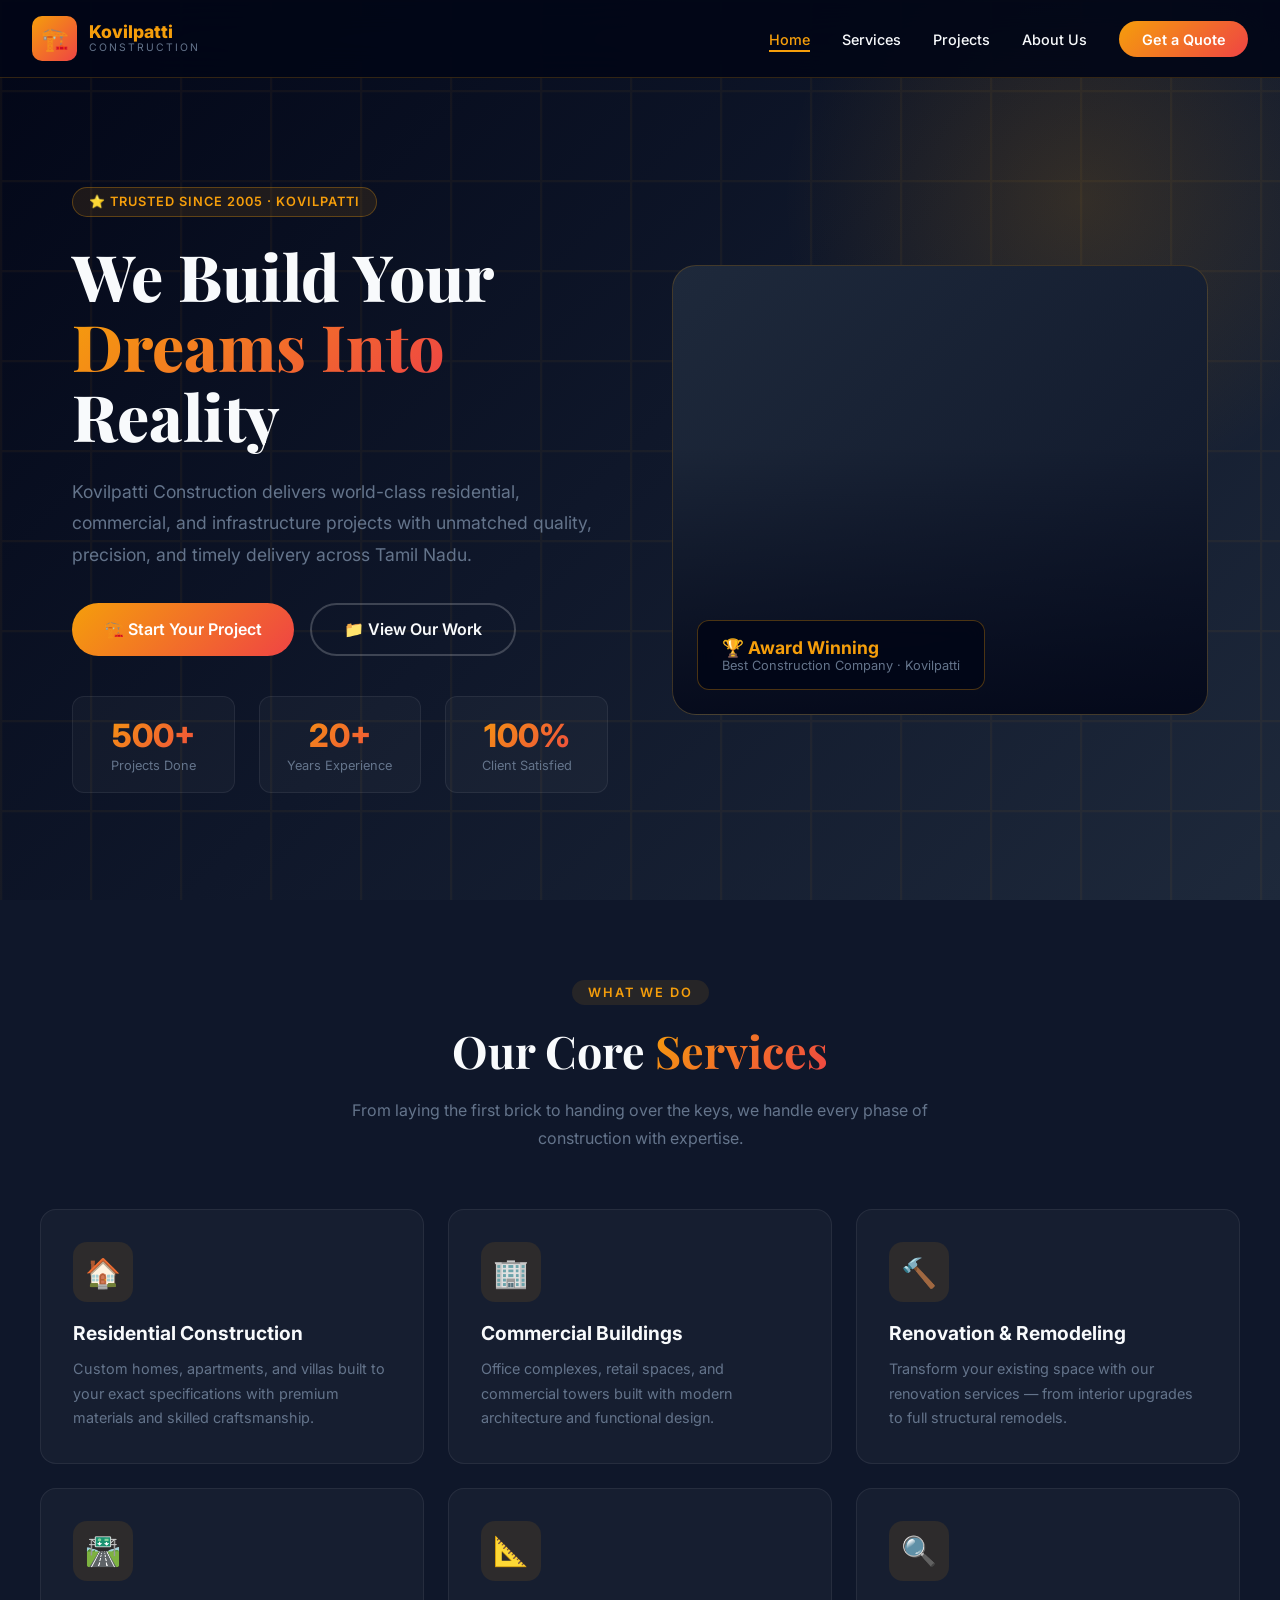
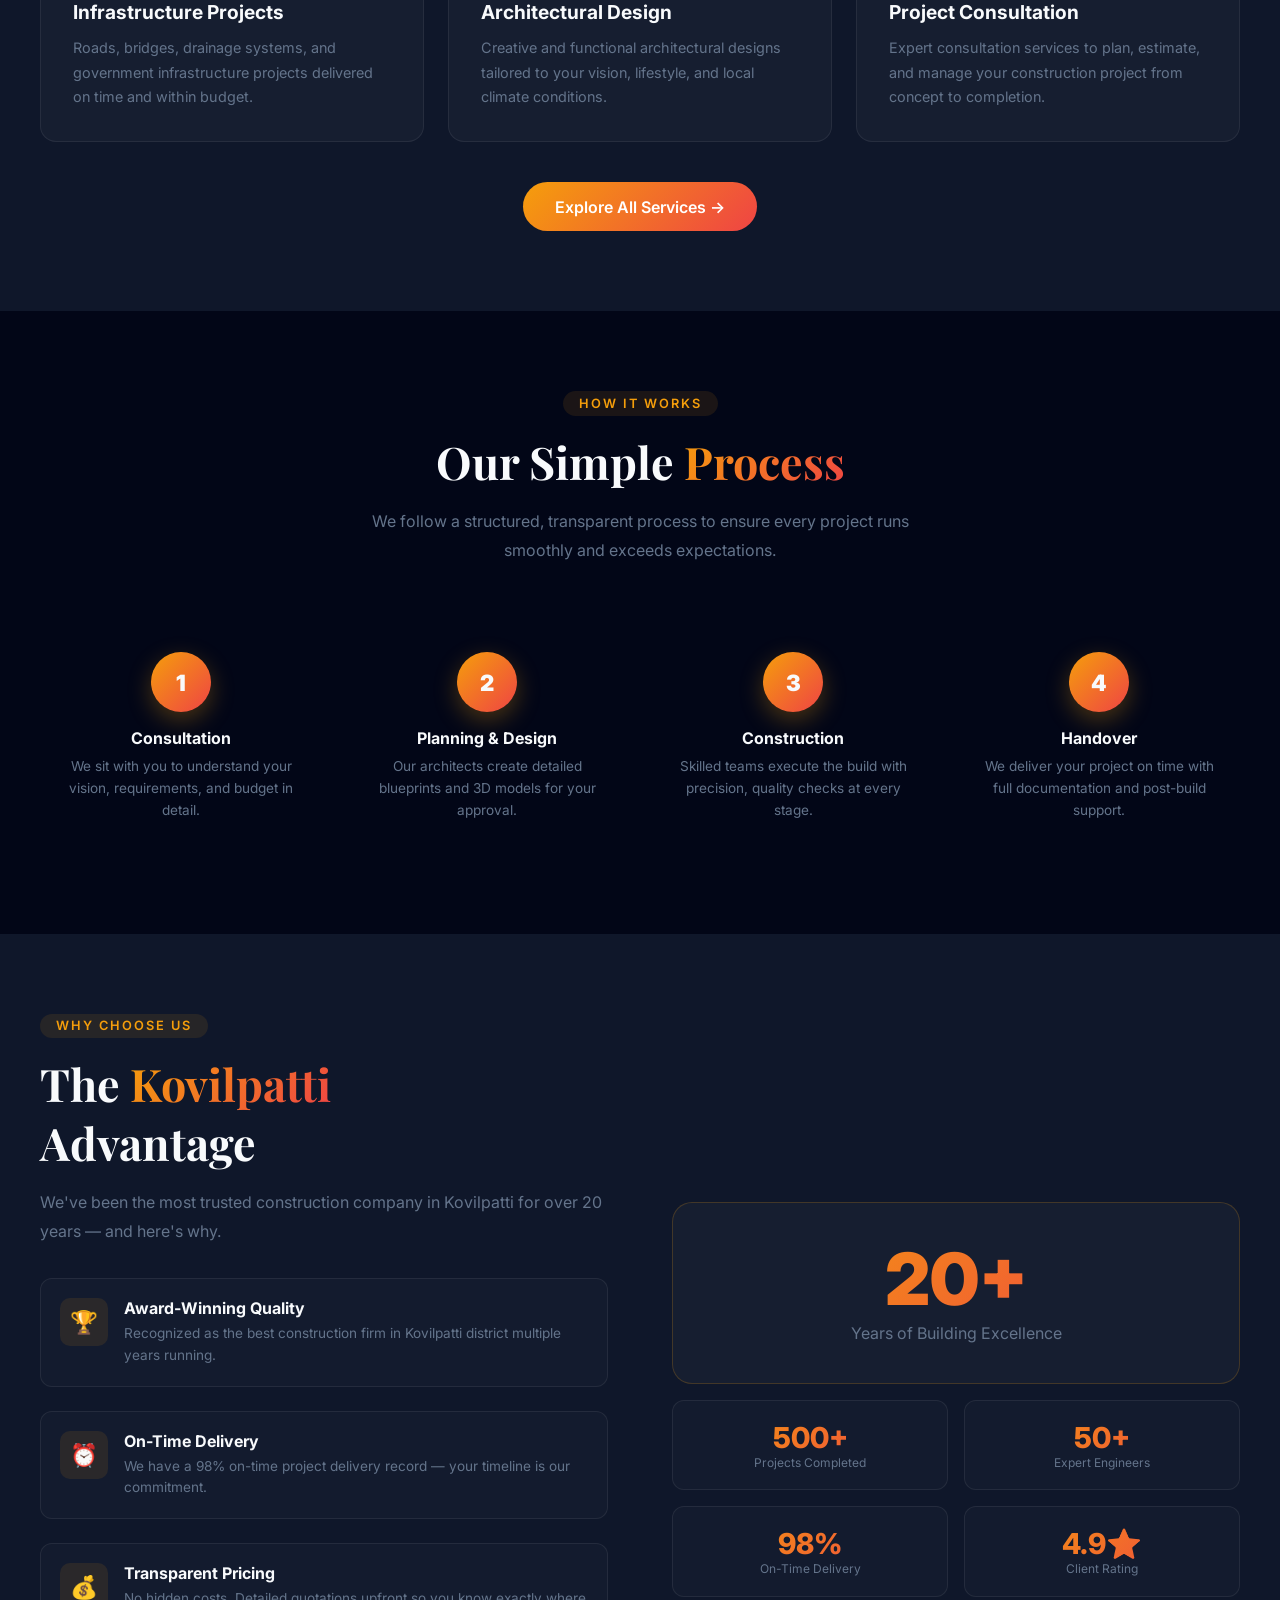
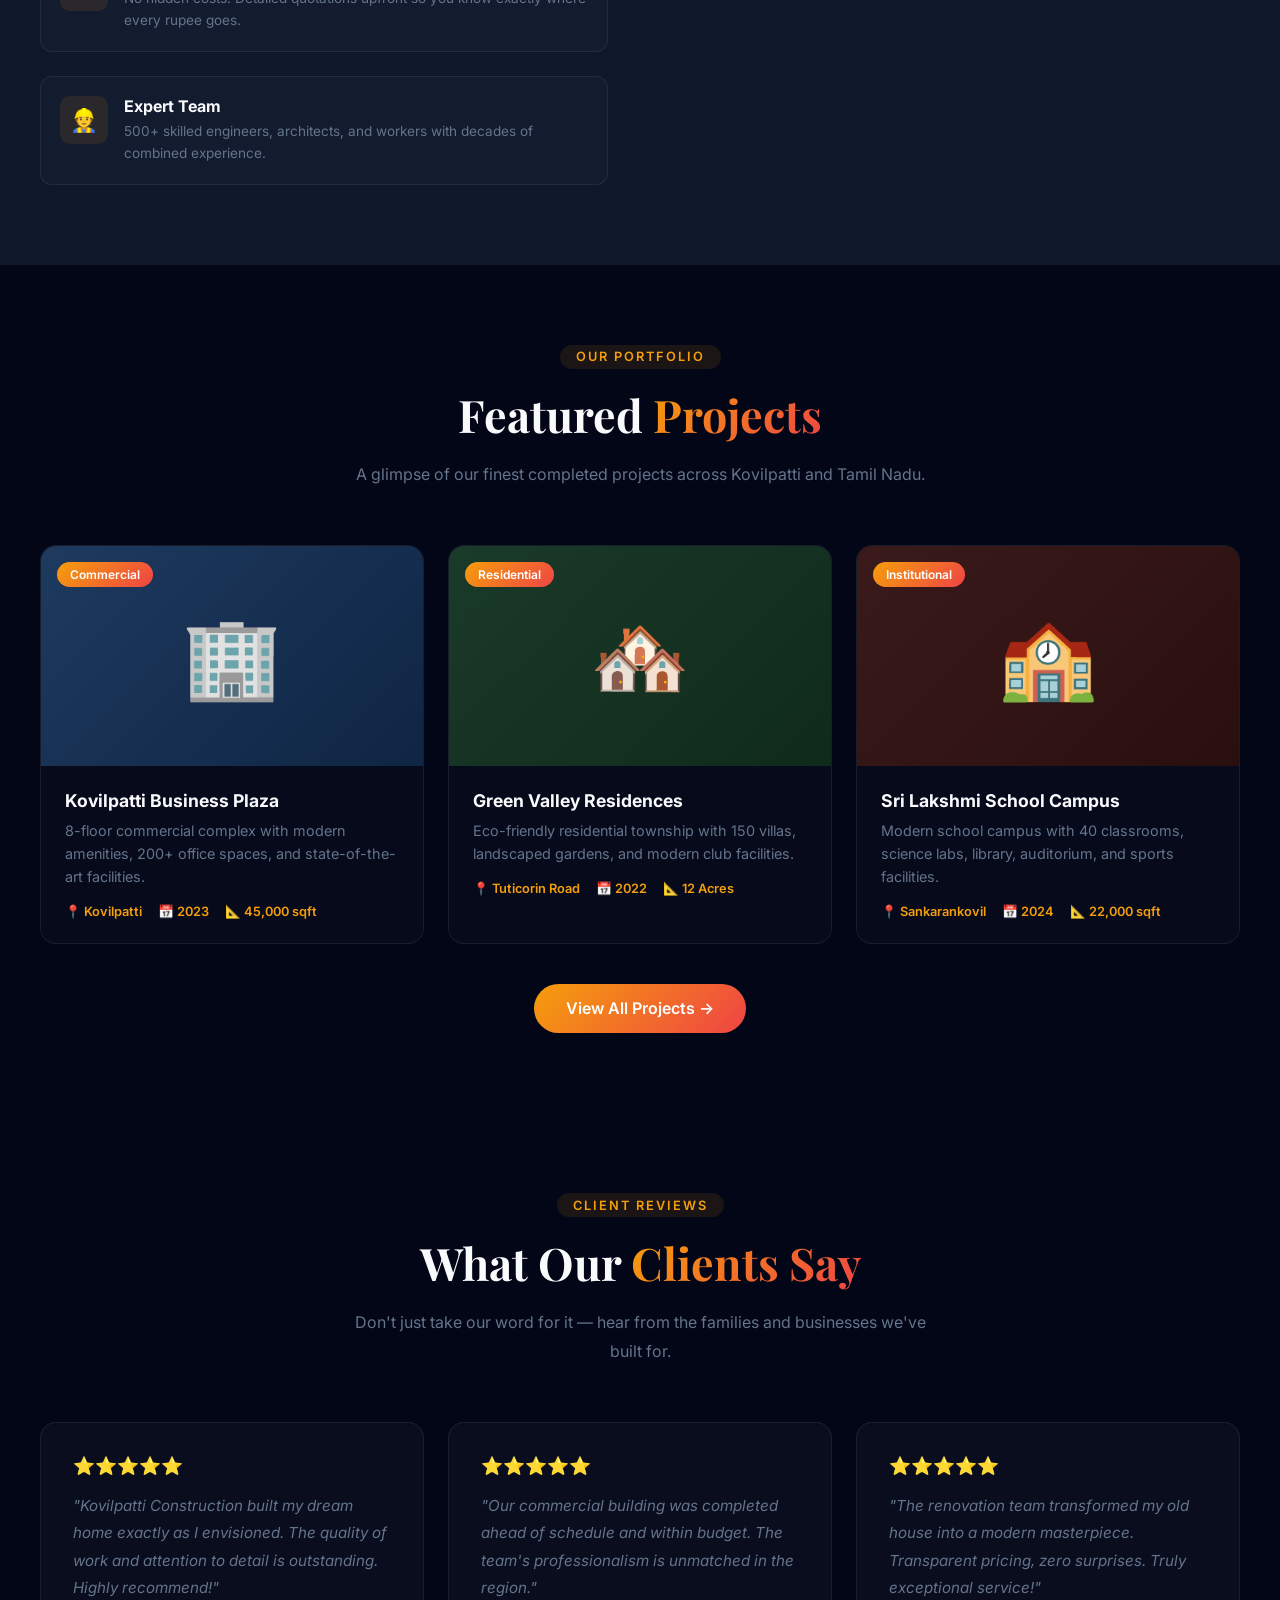
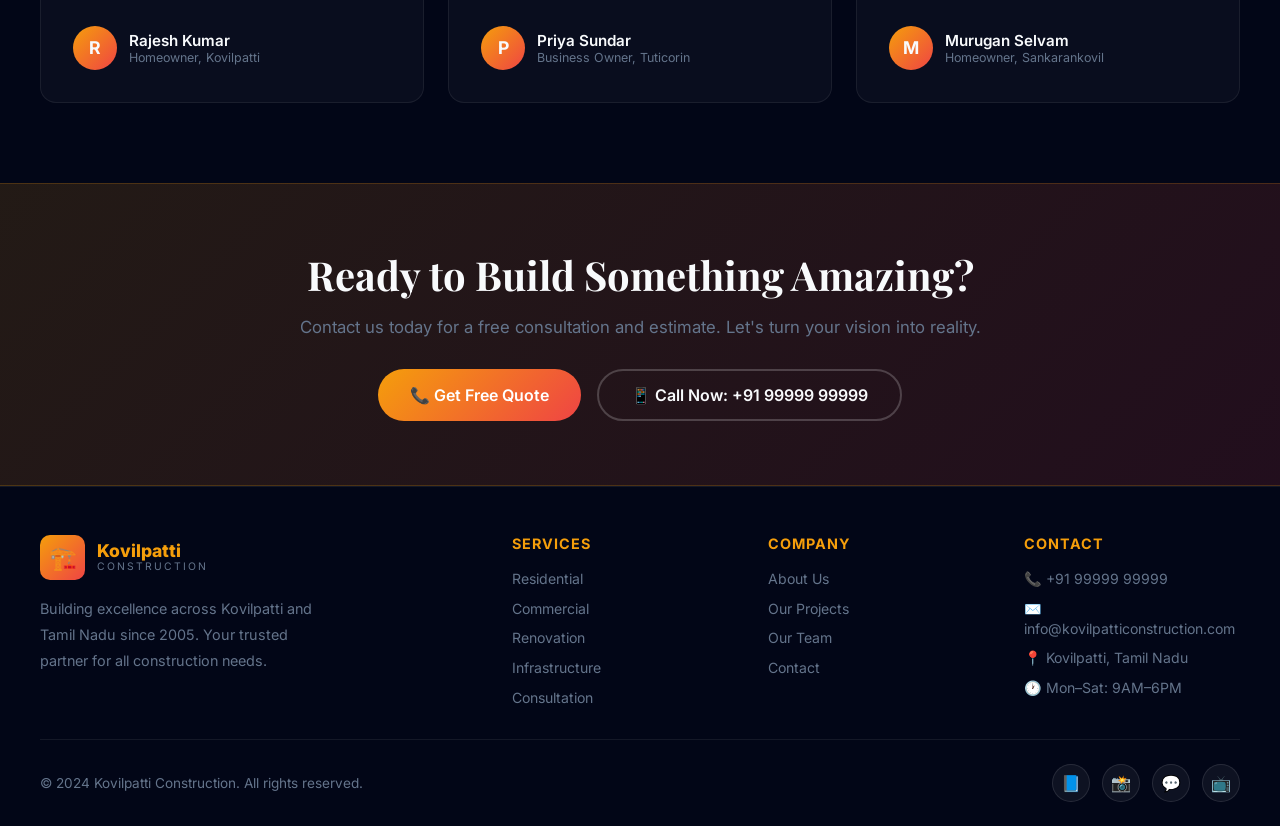
==== index.html @ 0749c0e2 "Initial commit - Kovilpatti Construction website" ====
<!DOCTYPE html>
<html lang="en">
<head>
  <meta charset="UTF-8"/>
  <meta name="viewport" content="width=device-width, initial-scale=1.0"/>
  <meta name="description" content="Kovilpatti Construction – Premium building and construction services in Kovilpatti. Residential, commercial, renovation, and infrastructure projects."/>
  <title>Kovilpatti Construction | Building Dreams Into Reality</title>
  <link rel="stylesheet" href="style.css"/>
</head>
<body>

<!-- NAV -->
<nav id="navbar">
  <a href="index.html" class="nav-logo">
    <div class="logo-icon">🏗️</div>
    <div class="logo-text">
      <span>Kovilpatti</span>
      <span>Construction</span>
    </div>
  </a>
  <ul class="nav-links">
    <li><a href="index.html" class="active">Home</a></li>
    <li><a href="services.html">Services</a></li>
    <li><a href="projects.html">Projects</a></li>
    <li><a href="about.html">About Us</a></li>
    <li><a href="contact.html" class="nav-cta">Get a Quote</a></li>
  </ul>
  <button class="hamburger" id="hamburger" aria-label="Menu">
    <span></span><span></span><span></span>
  </button>
</nav>

<div class="mobile-nav" id="mobileNav">
  <a href="index.html">🏠 Home</a>
  <a href="services.html">🔧 Services</a>
  <a href="projects.html">🏢 Projects</a>
  <a href="about.html">ℹ️ About Us</a>
  <a href="contact.html">📞 Get a Quote</a>
</div>

<!-- HERO -->
<section class="hero">
  <div class="hero-bg">
    <div class="hero-glow"></div>
  </div>
  <div class="hero-content">
    <div class="hero-text">
      <div class="hero-badge">⭐ Trusted Since 2005 · Kovilpatti</div>
      <h1 class="hero-title">
        We Build Your<br/>
        <span class="highlight">Dreams Into</span><br/>
        Reality
      </h1>
      <p class="hero-desc">
        Kovilpatti Construction delivers world-class residential, commercial, and infrastructure projects with unmatched quality, precision, and timely delivery across Tamil Nadu.
      </p>
      <div class="hero-buttons">
        <a href="contact.html" class="btn-primary">🏗️ Start Your Project</a>
        <a href="projects.html" class="btn-outline">📁 View Our Work</a>
      </div>
      <div class="hero-stats">
        <div class="stat-card">
          <div class="num">500+</div>
          <div class="label">Projects Done</div>
        </div>
        <div class="stat-card">
          <div class="num">20+</div>
          <div class="label">Years Experience</div>
        </div>
        <div class="stat-card">
          <div class="num">100%</div>
          <div class="label">Client Satisfied</div>
        </div>
      </div>
    </div>
    <div class="hero-image-section">
      <div class="hero-img-card">
        <img src="hero-building.jpg" alt="Modern construction building by Kovilpatti Construction" onerror="this.parentElement.style.background='linear-gradient(135deg,#1e293b,#0f172a)'; this.style.display='none'"/>
        <div class="hero-img-overlay"></div>
        <div class="hero-float-badge">
          <p>🏆 Award Winning</p>
          <p>Best Construction Company · Kovilpatti</p>
        </div>
      </div>
    </div>
  </div>
</section>

<!-- SERVICES OVERVIEW -->
<section class="services-section">
  <div class="container">
    <div class="section-header">
      <div class="section-tag">What We Do</div>
      <h2 class="section-title">Our Core <span class="highlight">Services</span></h2>
      <p class="section-desc">From laying the first brick to handing over the keys, we handle every phase of construction with expertise.</p>
    </div>
    <div class="services-grid">
      <div class="service-card">
        <div class="service-icon">🏠</div>
        <h3>Residential Construction</h3>
        <p>Custom homes, apartments, and villas built to your exact specifications with premium materials and skilled craftsmanship.</p>
      </div>
      <div class="service-card">
        <div class="service-icon">🏢</div>
        <h3>Commercial Buildings</h3>
        <p>Office complexes, retail spaces, and commercial towers built with modern architecture and functional design.</p>
      </div>
      <div class="service-card">
        <div class="service-icon">🔨</div>
        <h3>Renovation & Remodeling</h3>
        <p>Transform your existing space with our renovation services — from interior upgrades to full structural remodels.</p>
      </div>
      <div class="service-card">
        <div class="service-icon">🛣️</div>
        <h3>Infrastructure Projects</h3>
        <p>Roads, bridges, drainage systems, and government infrastructure projects delivered on time and within budget.</p>
      </div>
      <div class="service-card">
        <div class="service-icon">📐</div>
        <h3>Architectural Design</h3>
        <p>Creative and functional architectural designs tailored to your vision, lifestyle, and local climate conditions.</p>
      </div>
      <div class="service-card">
        <div class="service-icon">🔍</div>
        <h3>Project Consultation</h3>
        <p>Expert consultation services to plan, estimate, and manage your construction project from concept to completion.</p>
      </div>
    </div>
    <div style="text-align:center; margin-top:2.5rem;">
      <a href="services.html" class="btn-primary">Explore All Services →</a>
    </div>
  </div>
</section>

<!-- PROCESS -->
<section class="process-section">
  <div class="container">
    <div class="section-header">
      <div class="section-tag">How It Works</div>
      <h2 class="section-title">Our Simple <span class="highlight">Process</span></h2>
      <p class="section-desc">We follow a structured, transparent process to ensure every project runs smoothly and exceeds expectations.</p>
    </div>
    <div class="process-steps">
      <div class="process-step">
        <div class="step-number">1</div>
        <h3>Consultation</h3>
        <p>We sit with you to understand your vision, requirements, and budget in detail.</p>
      </div>
      <div class="process-step">
        <div class="step-number">2</div>
        <h3>Planning & Design</h3>
        <p>Our architects create detailed blueprints and 3D models for your approval.</p>
      </div>
      <div class="process-step">
        <div class="step-number">3</div>
        <h3>Construction</h3>
        <p>Skilled teams execute the build with precision, quality checks at every stage.</p>
      </div>
      <div class="process-step">
        <div class="step-number">4</div>
        <h3>Handover</h3>
        <p>We deliver your project on time with full documentation and post-build support.</p>
      </div>
    </div>
  </div>
</section>

<!-- WHY US -->
<section class="whyus-section">
  <div class="container">
    <div class="whyus-grid">
      <div>
        <div class="section-tag">Why Choose Us</div>
        <h2 class="section-title" style="text-align:left;">The <span class="highlight">Kovilpatti</span><br/>Advantage</h2>
        <p class="section-desc" style="text-align:left; margin:0 0 2rem;">We've been the most trusted construction company in Kovilpatti for over 20 years — and here's why.</p>
        <div class="whyus-list">
          <div class="whyus-item">
            <div class="whyus-icon">🏆</div>
            <div>
              <h4>Award-Winning Quality</h4>
              <p>Recognized as the best construction firm in Kovilpatti district multiple years running.</p>
            </div>
          </div>
          <div class="whyus-item">
            <div class="whyus-icon">⏰</div>
            <div>
              <h4>On-Time Delivery</h4>
              <p>We have a 98% on-time project delivery record — your timeline is our commitment.</p>
            </div>
          </div>
          <div class="whyus-item">
            <div class="whyus-icon">💰</div>
            <div>
              <h4>Transparent Pricing</h4>
              <p>No hidden costs. Detailed quotations upfront so you know exactly where every rupee goes.</p>
            </div>
          </div>
          <div class="whyus-item">
            <div class="whyus-icon">👷</div>
            <div>
              <h4>Expert Team</h4>
              <p>500+ skilled engineers, architects, and workers with decades of combined experience.</p>
            </div>
          </div>
        </div>
      </div>
      <div class="whyus-visual">
        <div class="big-stat-card">
          <div class="big-num">20+</div>
          <div class="big-label">Years of Building Excellence</div>
        </div>
        <div class="mini-stats">
          <div class="mini-stat">
            <div class="num">500+</div>
            <div class="lbl">Projects Completed</div>
          </div>
          <div class="mini-stat">
            <div class="num">50+</div>
            <div class="lbl">Expert Engineers</div>
          </div>
          <div class="mini-stat">
            <div class="num">98%</div>
            <div class="lbl">On-Time Delivery</div>
          </div>
          <div class="mini-stat">
            <div class="num">4.9⭐</div>
            <div class="lbl">Client Rating</div>
          </div>
        </div>
      </div>
    </div>
  </div>
</section>

<!-- FEATURED PROJECTS -->
<section class="projects-section">
  <div class="container">
    <div class="section-header">
      <div class="section-tag">Our Portfolio</div>
      <h2 class="section-title">Featured <span class="highlight">Projects</span></h2>
      <p class="section-desc">A glimpse of our finest completed projects across Kovilpatti and Tamil Nadu.</p>
    </div>
    <div class="projects-grid">
      <div class="project-card">
        <div class="project-img" style="background: linear-gradient(135deg, #1e3a5f, #0f2544);">
          <div style="width:100%;height:100%;display:flex;align-items:center;justify-content:center;font-size:5rem;">🏢</div>
          <span class="project-tag">Commercial</span>
        </div>
        <div class="project-body">
          <h3>Kovilpatti Business Plaza</h3>
          <p>8-floor commercial complex with modern amenities, 200+ office spaces, and state-of-the-art facilities.</p>
          <div class="project-meta">
            <span>📍 Kovilpatti</span>
            <span>📅 2023</span>
            <span>📐 45,000 sqft</span>
          </div>
        </div>
      </div>
      <div class="project-card">
        <div class="project-img" style="background: linear-gradient(135deg, #1a3a2a, #0f2a1a);">
          <div style="width:100%;height:100%;display:flex;align-items:center;justify-content:center;font-size:5rem;">🏘️</div>
          <span class="project-tag">Residential</span>
        </div>
        <div class="project-body">
          <h3>Green Valley Residences</h3>
          <p>Eco-friendly residential township with 150 villas, landscaped gardens, and modern club facilities.</p>
          <div class="project-meta">
            <span>📍 Tuticorin Road</span>
            <span>📅 2022</span>
            <span>📐 12 Acres</span>
          </div>
        </div>
      </div>
      <div class="project-card">
        <div class="project-img" style="background: linear-gradient(135deg, #3a1a1a, #2a0f0f);">
          <div style="width:100%;height:100%;display:flex;align-items:center;justify-content:center;font-size:5rem;">🏫</div>
          <span class="project-tag">Institutional</span>
        </div>
        <div class="project-body">
          <h3>Sri Lakshmi School Campus</h3>
          <p>Modern school campus with 40 classrooms, science labs, library, auditorium, and sports facilities.</p>
          <div class="project-meta">
            <span>📍 Sankarankovil</span>
            <span>📅 2024</span>
            <span>📐 22,000 sqft</span>
          </div>
        </div>
      </div>
    </div>
    <div style="text-align:center; margin-top:2.5rem;">
      <a href="projects.html" class="btn-primary">View All Projects →</a>
    </div>
  </div>
</section>

<!-- TESTIMONIALS -->
<section class="testimonials-section">
  <div class="container">
    <div class="section-header">
      <div class="section-tag">Client Reviews</div>
      <h2 class="section-title">What Our <span class="highlight">Clients Say</span></h2>
      <p class="section-desc">Don't just take our word for it — hear from the families and businesses we've built for.</p>
    </div>
    <div class="testimonials-grid">
      <div class="testimonial-card">
        <div class="stars">⭐⭐⭐⭐⭐</div>
        <p>"Kovilpatti Construction built my dream home exactly as I envisioned. The quality of work and attention to detail is outstanding. Highly recommend!"</p>
        <div class="reviewer">
          <div class="reviewer-avatar">R</div>
          <div>
            <div class="reviewer-name">Rajesh Kumar</div>
            <div class="reviewer-role">Homeowner, Kovilpatti</div>
          </div>
        </div>
      </div>
      <div class="testimonial-card">
        <div class="stars">⭐⭐⭐⭐⭐</div>
        <p>"Our commercial building was completed ahead of schedule and within budget. The team's professionalism is unmatched in the region."</p>
        <div class="reviewer">
          <div class="reviewer-avatar">P</div>
          <div>
            <div class="reviewer-name">Priya Sundar</div>
            <div class="reviewer-role">Business Owner, Tuticorin</div>
          </div>
        </div>
      </div>
      <div class="testimonial-card">
        <div class="stars">⭐⭐⭐⭐⭐</div>
        <p>"The renovation team transformed my old house into a modern masterpiece. Transparent pricing, zero surprises. Truly exceptional service!"</p>
        <div class="reviewer">
          <div class="reviewer-avatar">M</div>
          <div>
            <div class="reviewer-name">Murugan Selvam</div>
            <div class="reviewer-role">Homeowner, Sankarankovil</div>
          </div>
        </div>
      </div>
    </div>
  </div>
</section>

<!-- CTA BANNER -->
<section style="background: linear-gradient(135deg, #f59e0b22, #ef444422); border-top: 1px solid rgba(245,158,11,0.2); border-bottom: 1px solid rgba(245,158,11,0.2); padding: 4rem 2rem; text-align:center;">
  <div class="container">
    <h2 style="font-family:'Playfair Display',serif; font-size:clamp(1.8rem,4vw,2.5rem); margin-bottom:1rem;">
      Ready to Build Something <span class="highlight">Amazing?</span>
    </h2>
    <p style="color:var(--gray); margin-bottom:2rem; font-size:1.05rem;">
      Contact us today for a free consultation and estimate. Let's turn your vision into reality.
    </p>
    <div style="display:flex; gap:1rem; justify-content:center; flex-wrap:wrap;">
      <a href="contact.html" class="btn-primary">📞 Get Free Quote</a>
      <a href="tel:+919999999999" class="btn-outline">📱 Call Now: +91 99999 99999</a>
    </div>
  </div>
</section>

<!-- FOOTER -->
<footer>
  <div class="footer-grid">
    <div class="footer-brand">
      <a href="index.html" class="nav-logo" style="text-decoration:none;">
        <div class="logo-icon">🏗️</div>
        <div class="logo-text">
          <span>Kovilpatti</span>
          <span>Construction</span>
        </div>
      </a>
      <p>Building excellence across Kovilpatti and Tamil Nadu since 2005. Your trusted partner for all construction needs.</p>
    </div>
    <div class="footer-col">
      <h4>Services</h4>
      <ul>
        <li><a href="services.html">Residential</a></li>
        <li><a href="services.html">Commercial</a></li>
        <li><a href="services.html">Renovation</a></li>
        <li><a href="services.html">Infrastructure</a></li>
        <li><a href="services.html">Consultation</a></li>
      </ul>
    </div>
    <div class="footer-col">
      <h4>Company</h4>
      <ul>
        <li><a href="about.html">About Us</a></li>
        <li><a href="projects.html">Our Projects</a></li>
        <li><a href="about.html#team">Our Team</a></li>
        <li><a href="contact.html">Contact</a></li>
      </ul>
    </div>
    <div class="footer-col">
      <h4>Contact</h4>
      <ul>
        <li><a href="tel:+919999999999">📞 +91 99999 99999</a></li>
        <li><a href="mailto:info@kovilpatticonstruction.com">✉️ info@kovilpatticonstruction.com</a></li>
        <li><a href="#">📍 Kovilpatti, Tamil Nadu</a></li>
        <li><a href="#">🕐 Mon–Sat: 9AM–6PM</a></li>
      </ul>
    </div>
  </div>
  <div class="footer-bottom">
    <p>© 2024 Kovilpatti Construction. All rights reserved.</p>
    <div class="social-links">
      <a href="#" class="social-link" title="Facebook">📘</a>
      <a href="#" class="social-link" title="Instagram">📸</a>
      <a href="#" class="social-link" title="WhatsApp">💬</a>
      <a href="#" class="social-link" title="YouTube">📺</a>
    </div>
  </div>
</footer>

<script>
  const hamburger = document.getElementById('hamburger');
  const mobileNav = document.getElementById('mobileNav');
  hamburger.addEventListener('click', () => {
    mobileNav.classList.toggle('open');
  });

  // Scroll animation
  const observer = new IntersectionObserver((entries) => {
    entries.forEach(e => {
      if (e.isIntersecting) {
        e.target.style.opacity = '1';
        e.target.style.transform = 'translateY(0)';
      }
    });
  }, { threshold: 0.1 });

  document.querySelectorAll('.service-card, .project-card, .testimonial-card, .whyus-item, .process-step').forEach(el => {
    el.style.opacity = '0';
    el.style.transform = 'translateY(30px)';
    el.style.transition = 'opacity 0.6s ease, transform 0.6s ease';
    observer.observe(el);
  });
</script>
</body>
</html>
---- style.css ----
@import url('https://fonts.googleapis.com/css2?family=Inter:wght@300;400;500;600;700;800;900&family=Playfair+Display:wght@700;800&display=swap');

:root {
  --primary: #f59e0b;
  --primary-dark: #d97706;
  --secondary: #1e293b;
  --dark: #0f172a;
  --darker: #020617;
  --light: #f8fafc;
  --gray: #64748b;
  --gray-light: #e2e8f0;
  --white: #ffffff;
  --accent: #ef4444;
  --gradient: linear-gradient(135deg, #f59e0b, #ef4444);
  --shadow: 0 20px 60px rgba(0, 0, 0, 0.3);
  --radius: 16px;
}

* {
  margin: 0;
  padding: 0;
  box-sizing: border-box;
}

html {
  scroll-behavior: smooth;
}

body {
  font-family: 'Inter', sans-serif;
  background: var(--darker);
  color: var(--light);
  overflow-x: hidden;
}

/* NAV */
nav {
  position: fixed;
  top: 0;
  left: 0;
  right: 0;
  z-index: 1000;
  padding: 1rem 2rem;
  background: rgba(2, 6, 23, 0.9);
  backdrop-filter: blur(20px);
  border-bottom: 1px solid rgba(245, 158, 11, 0.2);
  display: flex;
  align-items: center;
  justify-content: space-between;
}

.nav-logo {
  display: flex;
  align-items: center;
  gap: 0.75rem;
  text-decoration: none;
}

.nav-logo .logo-icon {
  width: 45px;
  height: 45px;
  background: var(--gradient);
  border-radius: 10px;
  display: flex;
  align-items: center;
  justify-content: center;
  font-size: 1.4rem;
}

.nav-logo .logo-text {
  display: flex;
  flex-direction: column;
}

.nav-logo .logo-text span:first-child {
  font-size: 1.1rem;
  font-weight: 800;
  color: var(--primary);
  line-height: 1;
}

.nav-logo .logo-text span:last-child {
  font-size: 0.65rem;
  font-weight: 400;
  color: var(--gray);
  letter-spacing: 2px;
  text-transform: uppercase;
}

.nav-links {
  display: flex;
  gap: 2rem;
  list-style: none;
}

.nav-links a {
  text-decoration: none;
  color: var(--light);
  font-size: 0.9rem;
  font-weight: 500;
  transition: color 0.3s;
  position: relative;
}

.nav-links a::after {
  content: '';
  position: absolute;
  bottom: -4px;
  left: 0;
  width: 0;
  height: 2px;
  background: var(--primary);
  transition: width 0.3s;
}

.nav-links a:hover {
  color: var(--primary);
}

.nav-links a:hover::after {
  width: 100%;
}

.nav-links a.active {
  color: var(--primary);
}

.nav-links a.active::after {
  width: 100%;
}

.nav-cta {
  background: var(--gradient);
  color: var(--white) !important;
  padding: 0.6rem 1.4rem;
  border-radius: 50px;
  font-weight: 600 !important;
  transition: transform 0.3s, box-shadow 0.3s !important;
}

.nav-cta:hover {
  transform: translateY(-2px);
  box-shadow: 0 8px 25px rgba(245, 158, 11, 0.4);
}

.hamburger {
  display: none;
  flex-direction: column;
  gap: 5px;
  cursor: pointer;
  background: none;
  border: none;
}

.hamburger span {
  width: 25px;
  height: 2px;
  background: var(--light);
  border-radius: 2px;
  transition: all 0.3s;
}

/* HERO */
.hero {
  min-height: 100vh;
  position: relative;
  display: flex;
  align-items: center;
  overflow: hidden;
}

.hero-bg {
  position: absolute;
  inset: 0;
  background: linear-gradient(135deg, #020617 0%, #0f172a 50%, #1e293b 100%);
}

.hero-bg::before {
  content: '';
  position: absolute;
  inset: 0;
  background: url('data:image/svg+xml,<svg xmlns="http://www.w3.org/2000/svg" viewBox="0 0 100 100"><defs><pattern id="grid" width="10" height="10" patternUnits="userSpaceOnUse"><path d="M 10 0 L 0 0 0 10" fill="none" stroke="rgba(245,158,11,0.05)" stroke-width="0.5"/></pattern></defs><rect width="100" height="100" fill="url(%23grid)"/></svg>');
}

.hero-glow {
  position: absolute;
  width: 600px;
  height: 600px;
  background: radial-gradient(circle, rgba(245, 158, 11, 0.15) 0%, transparent 70%);
  top: -100px;
  right: -100px;
  border-radius: 50%;
  animation: pulse 4s ease-in-out infinite;
}

@keyframes pulse {

  0%,
  100% {
    transform: scale(1);
    opacity: 0.5;
  }

  50% {
    transform: scale(1.1);
    opacity: 1;
  }
}

.hero-content {
  position: relative;
  max-width: 1200px;
  margin: 0 auto;
  padding: 0 2rem;
  padding-top: 80px;
  display: grid;
  grid-template-columns: 1fr 1fr;
  gap: 4rem;
  align-items: center;
}

.hero-badge {
  display: inline-flex;
  align-items: center;
  gap: 0.5rem;
  background: rgba(245, 158, 11, 0.1);
  border: 1px solid rgba(245, 158, 11, 0.3);
  color: var(--primary);
  padding: 0.4rem 1rem;
  border-radius: 50px;
  font-size: 0.8rem;
  font-weight: 600;
  letter-spacing: 1px;
  text-transform: uppercase;
  margin-bottom: 1.5rem;
}

.hero-title {
  font-family: 'Playfair Display', serif;
  font-size: clamp(2.5rem, 5vw, 4rem);
  font-weight: 800;
  line-height: 1.1;
  margin-bottom: 1.5rem;
}

.hero-title .highlight {
  background: var(--gradient);
  -webkit-background-clip: text;
  -webkit-text-fill-color: transparent;
  background-clip: text;
}

.hero-desc {
  color: var(--gray);
  font-size: 1.1rem;
  line-height: 1.8;
  margin-bottom: 2rem;
}

.hero-buttons {
  display: flex;
  gap: 1rem;
  flex-wrap: wrap;
}

.btn-primary {
  background: var(--gradient);
  color: var(--white);
  padding: 0.9rem 2rem;
  border-radius: 50px;
  font-weight: 600;
  font-size: 1rem;
  text-decoration: none;
  border: none;
  cursor: pointer;
  transition: transform 0.3s, box-shadow 0.3s;
  display: inline-flex;
  align-items: center;
  gap: 0.5rem;
}

.btn-primary:hover {
  transform: translateY(-3px);
  box-shadow: 0 12px 35px rgba(245, 158, 11, 0.4);
}

.btn-outline {
  background: transparent;
  color: var(--light);
  padding: 0.9rem 2rem;
  border-radius: 50px;
  font-weight: 600;
  font-size: 1rem;
  text-decoration: none;
  border: 2px solid rgba(255, 255, 255, 0.2);
  cursor: pointer;
  transition: all 0.3s;
  display: inline-flex;
  align-items: center;
  gap: 0.5rem;
}

.btn-outline:hover {
  border-color: var(--primary);
  color: var(--primary);
}

.hero-stats {
  display: grid;
  grid-template-columns: repeat(3, 1fr);
  gap: 1.5rem;
  margin-top: 2.5rem;
}

.stat-card {
  background: rgba(255, 255, 255, 0.03);
  border: 1px solid rgba(255, 255, 255, 0.07);
  border-radius: 12px;
  padding: 1.2rem;
  text-align: center;
  transition: transform 0.3s;
}

.stat-card:hover {
  transform: translateY(-4px);
}

.stat-card .num {
  font-size: 2rem;
  font-weight: 800;
  background: var(--gradient);
  -webkit-background-clip: text;
  -webkit-text-fill-color: transparent;
  background-clip: text;
}

.stat-card .label {
  color: var(--gray);
  font-size: 0.8rem;
  margin-top: 0.2rem;
}

.hero-image-section {
  position: relative;
}

.hero-img-card {
  background: rgba(255, 255, 255, 0.03);
  border: 1px solid rgba(245, 158, 11, 0.2);
  border-radius: 24px;
  overflow: hidden;
  position: relative;
  height: 450px;
}

.hero-img-card img {
  width: 100%;
  height: 100%;
  object-fit: cover;
}

.hero-img-overlay {
  position: absolute;
  inset: 0;
  background: linear-gradient(to top, rgba(2, 6, 23, 0.8) 0%, transparent 60%);
}

.hero-float-badge {
  position: absolute;
  bottom: 1.5rem;
  left: 1.5rem;
  background: rgba(2, 6, 23, 0.9);
  border: 1px solid rgba(245, 158, 11, 0.3);
  border-radius: 12px;
  padding: 1rem 1.5rem;
  backdrop-filter: blur(10px);
}

.hero-float-badge p:first-child {
  font-weight: 700;
  font-size: 1.1rem;
  color: var(--primary);
}

.hero-float-badge p:last-child {
  font-size: 0.8rem;
  color: var(--gray);
}

/* SECTIONS */
section {
  padding: 5rem 2rem;
}

.section-header {
  text-align: center;
  margin-bottom: 3.5rem;
}

.section-tag {
  display: inline-block;
  background: rgba(245, 158, 11, 0.1);
  color: var(--primary);
  padding: 0.3rem 1rem;
  border-radius: 50px;
  font-size: 0.8rem;
  font-weight: 600;
  letter-spacing: 2px;
  text-transform: uppercase;
  margin-bottom: 1rem;
}

.section-title {
  font-family: 'Playfair Display', serif;
  font-size: clamp(2rem, 4vw, 2.8rem);
  font-weight: 700;
  margin-bottom: 1rem;
}

.section-title .highlight {
  background: var(--gradient);
  -webkit-background-clip: text;
  -webkit-text-fill-color: transparent;
  background-clip: text;
}

.section-desc {
  color: var(--gray);
  max-width: 600px;
  margin: 0 auto;
  line-height: 1.8;
}

.container {
  max-width: 1200px;
  margin: 0 auto;
}

/* SERVICES */
.services-section {
  background: var(--dark);
}

.services-grid {
  display: grid;
  grid-template-columns: repeat(auto-fit, minmax(300px, 1fr));
  gap: 1.5rem;
}

.service-card {
  background: rgba(255, 255, 255, 0.03);
  border: 1px solid rgba(255, 255, 255, 0.07);
  border-radius: var(--radius);
  padding: 2rem;
  transition: all 0.4s;
  position: relative;
  overflow: hidden;
}

.service-card::before {
  content: '';
  position: absolute;
  top: 0;
  left: 0;
  right: 0;
  height: 3px;
  background: var(--gradient);
  transform: scaleX(0);
  transition: transform 0.4s;
}

.service-card:hover {
  transform: translateY(-8px);
  border-color: rgba(245, 158, 11, 0.3);
  box-shadow: 0 20px 50px rgba(0, 0, 0, 0.3);
}

.service-card:hover::before {
  transform: scaleX(1);
}

.service-icon {
  width: 60px;
  height: 60px;
  background: rgba(245, 158, 11, 0.1);
  border-radius: 14px;
  display: flex;
  align-items: center;
  justify-content: center;
  font-size: 1.8rem;
  margin-bottom: 1.2rem;
  transition: transform 0.3s;
}

.service-card:hover .service-icon {
  transform: scale(1.1);
}

.service-card h3 {
  font-size: 1.2rem;
  font-weight: 700;
  margin-bottom: 0.75rem;
}

.service-card p {
  color: var(--gray);
  line-height: 1.7;
  font-size: 0.9rem;
}

/* PROJECTS */
.projects-section {
  background: var(--darker);
}

.projects-grid {
  display: grid;
  grid-template-columns: repeat(auto-fit, minmax(350px, 1fr));
  gap: 1.5rem;
}

.project-card {
  background: rgba(255, 255, 255, 0.02);
  border: 1px solid rgba(255, 255, 255, 0.07);
  border-radius: var(--radius);
  overflow: hidden;
  transition: all 0.4s;
  cursor: pointer;
}

.project-card:hover {
  transform: translateY(-6px);
  box-shadow: var(--shadow);
  border-color: rgba(245, 158, 11, 0.3);
}

.project-img {
  height: 220px;
  position: relative;
  overflow: hidden;
}

.project-img img {
  width: 100%;
  height: 100%;
  object-fit: cover;
  transition: transform 0.5s;
}

.project-card:hover .project-img img {
  transform: scale(1.08);
}

.project-tag {
  position: absolute;
  top: 1rem;
  left: 1rem;
  background: var(--gradient);
  color: var(--white);
  padding: 0.3rem 0.8rem;
  border-radius: 50px;
  font-size: 0.75rem;
  font-weight: 600;
}

.project-body {
  padding: 1.5rem;
}

.project-body h3 {
  font-size: 1.1rem;
  font-weight: 700;
  margin-bottom: 0.5rem;
}

.project-body p {
  color: var(--gray);
  font-size: 0.9rem;
  line-height: 1.6;
}

.project-meta {
  display: flex;
  gap: 1rem;
  margin-top: 1rem;
  flex-wrap: wrap;
}

.project-meta span {
  display: flex;
  align-items: center;
  gap: 0.3rem;
  color: var(--primary);
  font-size: 0.8rem;
  font-weight: 600;
}

/* WHY US */
.whyus-section {
  background: var(--dark);
}

.whyus-grid {
  display: grid;
  grid-template-columns: 1fr 1fr;
  gap: 4rem;
  align-items: center;
}

.whyus-list {
  display: flex;
  flex-direction: column;
  gap: 1.5rem;
}

.whyus-item {
  display: flex;
  gap: 1rem;
  background: rgba(255, 255, 255, 0.02);
  border: 1px solid rgba(255, 255, 255, 0.07);
  border-radius: 12px;
  padding: 1.2rem;
  transition: all 0.3s;
}

.whyus-item:hover {
  border-color: rgba(245, 158, 11, 0.3);
  background: rgba(245, 158, 11, 0.03);
}

.whyus-icon {
  width: 48px;
  height: 48px;
  flex-shrink: 0;
  background: rgba(245, 158, 11, 0.1);
  border-radius: 10px;
  display: flex;
  align-items: center;
  justify-content: center;
  font-size: 1.4rem;
}

.whyus-item h4 {
  font-size: 1rem;
  font-weight: 700;
  margin-bottom: 0.3rem;
}

.whyus-item p {
  color: var(--gray);
  font-size: 0.85rem;
  line-height: 1.6;
}

.whyus-visual {
  position: relative;
}

.big-stat-card {
  background: rgba(255, 255, 255, 0.03);
  border: 1px solid rgba(245, 158, 11, 0.2);
  border-radius: 20px;
  padding: 2.5rem;
  text-align: center;
}

.big-num {
  font-size: 4.5rem;
  font-weight: 900;
  background: var(--gradient);
  -webkit-background-clip: text;
  -webkit-text-fill-color: transparent;
  background-clip: text;
  line-height: 1;
}

.big-label {
  color: var(--gray);
  font-size: 1rem;
  margin-top: 0.5rem;
}

.mini-stats {
  display: grid;
  grid-template-columns: 1fr 1fr;
  gap: 1rem;
  margin-top: 1rem;
}

.mini-stat {
  background: rgba(255, 255, 255, 0.02);
  border: 1px solid rgba(255, 255, 255, 0.07);
  border-radius: 12px;
  padding: 1.2rem;
  text-align: center;
}

.mini-stat .num {
  font-size: 1.8rem;
  font-weight: 800;
  background: var(--gradient);
  -webkit-background-clip: text;
  -webkit-text-fill-color: transparent;
  background-clip: text;
}

.mini-stat .lbl {
  color: var(--gray);
  font-size: 0.75rem;
}

/* TESTIMONIALS */
.testimonials-section {
  background: var(--darker);
}

.testimonials-grid {
  display: grid;
  grid-template-columns: repeat(auto-fit, minmax(300px, 1fr));
  gap: 1.5rem;
}

.testimonial-card {
  background: rgba(255, 255, 255, 0.03);
  border: 1px solid rgba(255, 255, 255, 0.07);
  border-radius: var(--radius);
  padding: 2rem;
  transition: all 0.3s;
}

.testimonial-card:hover {
  transform: translateY(-4px);
  border-color: rgba(245, 158, 11, 0.3);
}

.stars {
  color: var(--primary);
  font-size: 1.1rem;
  margin-bottom: 1rem;
}

.testimonial-card p {
  color: var(--gray);
  line-height: 1.8;
  font-size: 0.95rem;
  font-style: italic;
  margin-bottom: 1.5rem;
}

.reviewer {
  display: flex;
  align-items: center;
  gap: 0.75rem;
}

.reviewer-avatar {
  width: 44px;
  height: 44px;
  border-radius: 50%;
  background: var(--gradient);
  display: flex;
  align-items: center;
  justify-content: center;
  font-weight: 700;
  font-size: 1.1rem;
}

.reviewer-name {
  font-weight: 600;
  font-size: 0.95rem;
}

.reviewer-role {
  color: var(--gray);
  font-size: 0.78rem;
}

/* CONTACT */
.contact-section {
  background: var(--dark);
}

.contact-grid {
  display: grid;
  grid-template-columns: 1fr 1.4fr;
  gap: 3rem;
}

.contact-info {
  display: flex;
  flex-direction: column;
  gap: 1.5rem;
}

.contact-item {
  display: flex;
  gap: 1rem;
  background: rgba(255, 255, 255, 0.02);
  border: 1px solid rgba(255, 255, 255, 0.07);
  border-radius: 12px;
  padding: 1.2rem;
}

.contact-item-icon {
  width: 48px;
  height: 48px;
  flex-shrink: 0;
  background: rgba(245, 158, 11, 0.1);
  border-radius: 10px;
  display: flex;
  align-items: center;
  justify-content: center;
  font-size: 1.4rem;
}

.contact-item h4 {
  font-size: 0.85rem;
  color: var(--gray);
  margin-bottom: 0.2rem;
}

.contact-item p {
  font-weight: 600;
  font-size: 0.95rem;
}

.contact-form {
  background: rgba(255, 255, 255, 0.02);
  border: 1px solid rgba(255, 255, 255, 0.07);
  border-radius: 20px;
  padding: 2.5rem;
}

.form-row {
  display: grid;
  grid-template-columns: 1fr 1fr;
  gap: 1rem;
}

.form-group {
  display: flex;
  flex-direction: column;
  gap: 0.5rem;
  margin-bottom: 1rem;
}

.form-group label {
  font-size: 0.85rem;
  font-weight: 600;
  color: var(--gray);
}

.form-group input,
.form-group select,
.form-group textarea {
  background: rgba(255, 255, 255, 0.04);
  border: 1px solid rgba(255, 255, 255, 0.1);
  border-radius: 10px;
  padding: 0.85rem 1rem;
  color: var(--light);
  font-size: 0.95rem;
  font-family: inherit;
  transition: border-color 0.3s;
  outline: none;
}

.form-group input:focus,
.form-group select:focus,
.form-group textarea:focus {
  border-color: var(--primary);
  box-shadow: 0 0 0 3px rgba(245, 158, 11, 0.1);
}

.form-group select option {
  background: var(--dark);
}

.form-group textarea {
  resize: vertical;
  min-height: 120px;
}

.submit-btn {
  width: 100%;
  background: var(--gradient);
  color: var(--white);
  border: none;
  cursor: pointer;
  padding: 1rem;
  border-radius: 50px;
  font-size: 1rem;
  font-weight: 700;
  font-family: inherit;
  transition: transform 0.3s, box-shadow 0.3s;
  display: flex;
  align-items: center;
  justify-content: center;
  gap: 0.5rem;
}

.submit-btn:hover {
  transform: translateY(-2px);
  box-shadow: 0 10px 30px rgba(245, 158, 11, 0.4);
}

/* FOOTER */
footer {
  background: var(--darker);
  border-top: 1px solid rgba(255, 255, 255, 0.07);
  padding: 3rem 2rem 1.5rem;
}

.footer-grid {
  max-width: 1200px;
  margin: 0 auto;
  display: grid;
  grid-template-columns: 2fr 1fr 1fr 1fr;
  gap: 2.5rem;
  padding-bottom: 2rem;
  border-bottom: 1px solid rgba(255, 255, 255, 0.07);
}

.footer-brand p {
  color: var(--gray);
  font-size: 0.9rem;
  line-height: 1.8;
  margin-top: 1rem;
  max-width: 280px;
}

.footer-col h4 {
  font-size: 0.9rem;
  font-weight: 700;
  color: var(--primary);
  margin-bottom: 1rem;
  text-transform: uppercase;
  letter-spacing: 1px;
}

.footer-col ul {
  list-style: none;
  display: flex;
  flex-direction: column;
  gap: 0.6rem;
}

.footer-col ul li a {
  color: var(--gray);
  text-decoration: none;
  font-size: 0.88rem;
  transition: color 0.3s;
}

.footer-col ul li a:hover {
  color: var(--primary);
}

.footer-bottom {
  max-width: 1200px;
  margin: 0 auto;
  padding-top: 1.5rem;
  display: flex;
  justify-content: space-between;
  align-items: center;
  flex-wrap: wrap;
  gap: 1rem;
}

.footer-bottom p {
  color: var(--gray);
  font-size: 0.85rem;
}

.social-links {
  display: flex;
  gap: 0.75rem;
}

.social-link {
  width: 38px;
  height: 38px;
  background: rgba(255, 255, 255, 0.05);
  border: 1px solid rgba(255, 255, 255, 0.1);
  border-radius: 50%;
  display: flex;
  align-items: center;
  justify-content: center;
  text-decoration: none;
  font-size: 1rem;
  transition: all 0.3s;
}

.social-link:hover {
  background: var(--gradient);
  border-color: transparent;
  transform: translateY(-2px);
}

/* PROCESS SECTION */
.process-section {
  background: var(--darker);
}

.process-steps {
  display: grid;
  grid-template-columns: repeat(auto-fit, minmax(200px, 1fr));
  gap: 1.5rem;
  position: relative;
}

.process-step {
  text-align: center;
  padding: 2rem 1rem;
}

.step-number {
  width: 60px;
  height: 60px;
  background: var(--gradient);
  border-radius: 50%;
  display: flex;
  align-items: center;
  justify-content: center;
  font-size: 1.4rem;
  font-weight: 900;
  margin: 0 auto 1rem;
  box-shadow: 0 8px 25px rgba(245, 158, 11, 0.3);
}

.process-step h3 {
  font-size: 1rem;
  font-weight: 700;
  margin-bottom: 0.5rem;
}

.process-step p {
  color: var(--gray);
  font-size: 0.85rem;
  line-height: 1.6;
}

/* MOBILE NAV */
.mobile-nav {
  display: none;
  position: fixed;
  top: 75px;
  left: 0;
  right: 0;
  background: rgba(2, 6, 23, 0.98);
  backdrop-filter: blur(20px);
  padding: 1.5rem 2rem;
  flex-direction: column;
  gap: 1rem;
  z-index: 999;
  border-bottom: 1px solid rgba(245, 158, 11, 0.2);
}

.mobile-nav.open {
  display: flex;
}

.mobile-nav a {
  color: var(--light);
  text-decoration: none;
  font-size: 1rem;
  font-weight: 500;
  padding: 0.5rem 0;
  border-bottom: 1px solid rgba(255, 255, 255, 0.05);
}

.mobile-nav a:hover {
  color: var(--primary);
}

@media (max-width: 900px) {
  .nav-links {
    display: none;
  }

  .hamburger {
    display: flex;
  }

  .hero-content {
    grid-template-columns: 1fr;
  }

  .hero-image-section {
    display: none;
  }

  .hero-stats {
    grid-template-columns: repeat(3, 1fr);
  }

  .whyus-grid {
    grid-template-columns: 1fr;
  }

  .contact-grid {
    grid-template-columns: 1fr;
  }

  .footer-grid {
    grid-template-columns: 1fr 1fr;
  }

  .form-row {
    grid-template-columns: 1fr;
  }
}

@media (max-width: 600px) {
  .hero-stats {
    grid-template-columns: 1fr;
  }

  .footer-grid {
    grid-template-columns: 1fr;
  }

  .projects-grid {
    grid-template-columns: 1fr;
  }
}
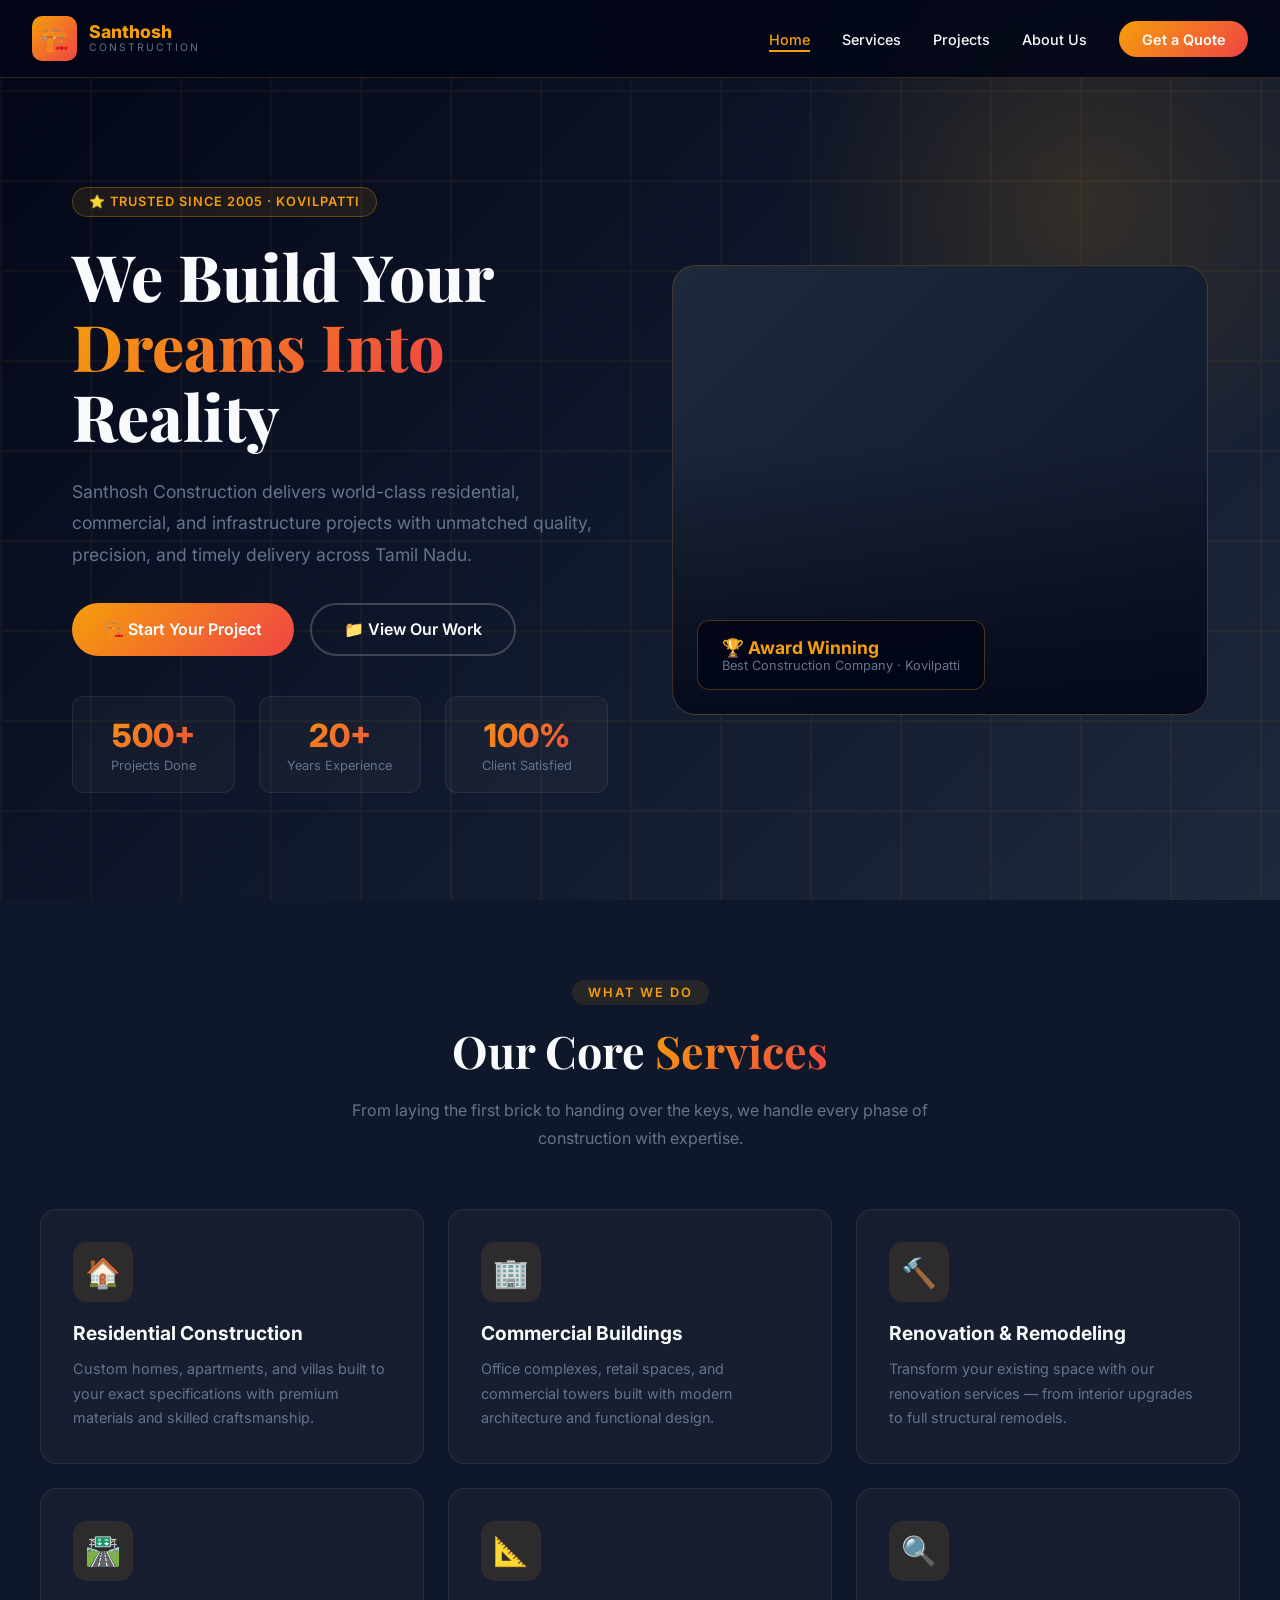
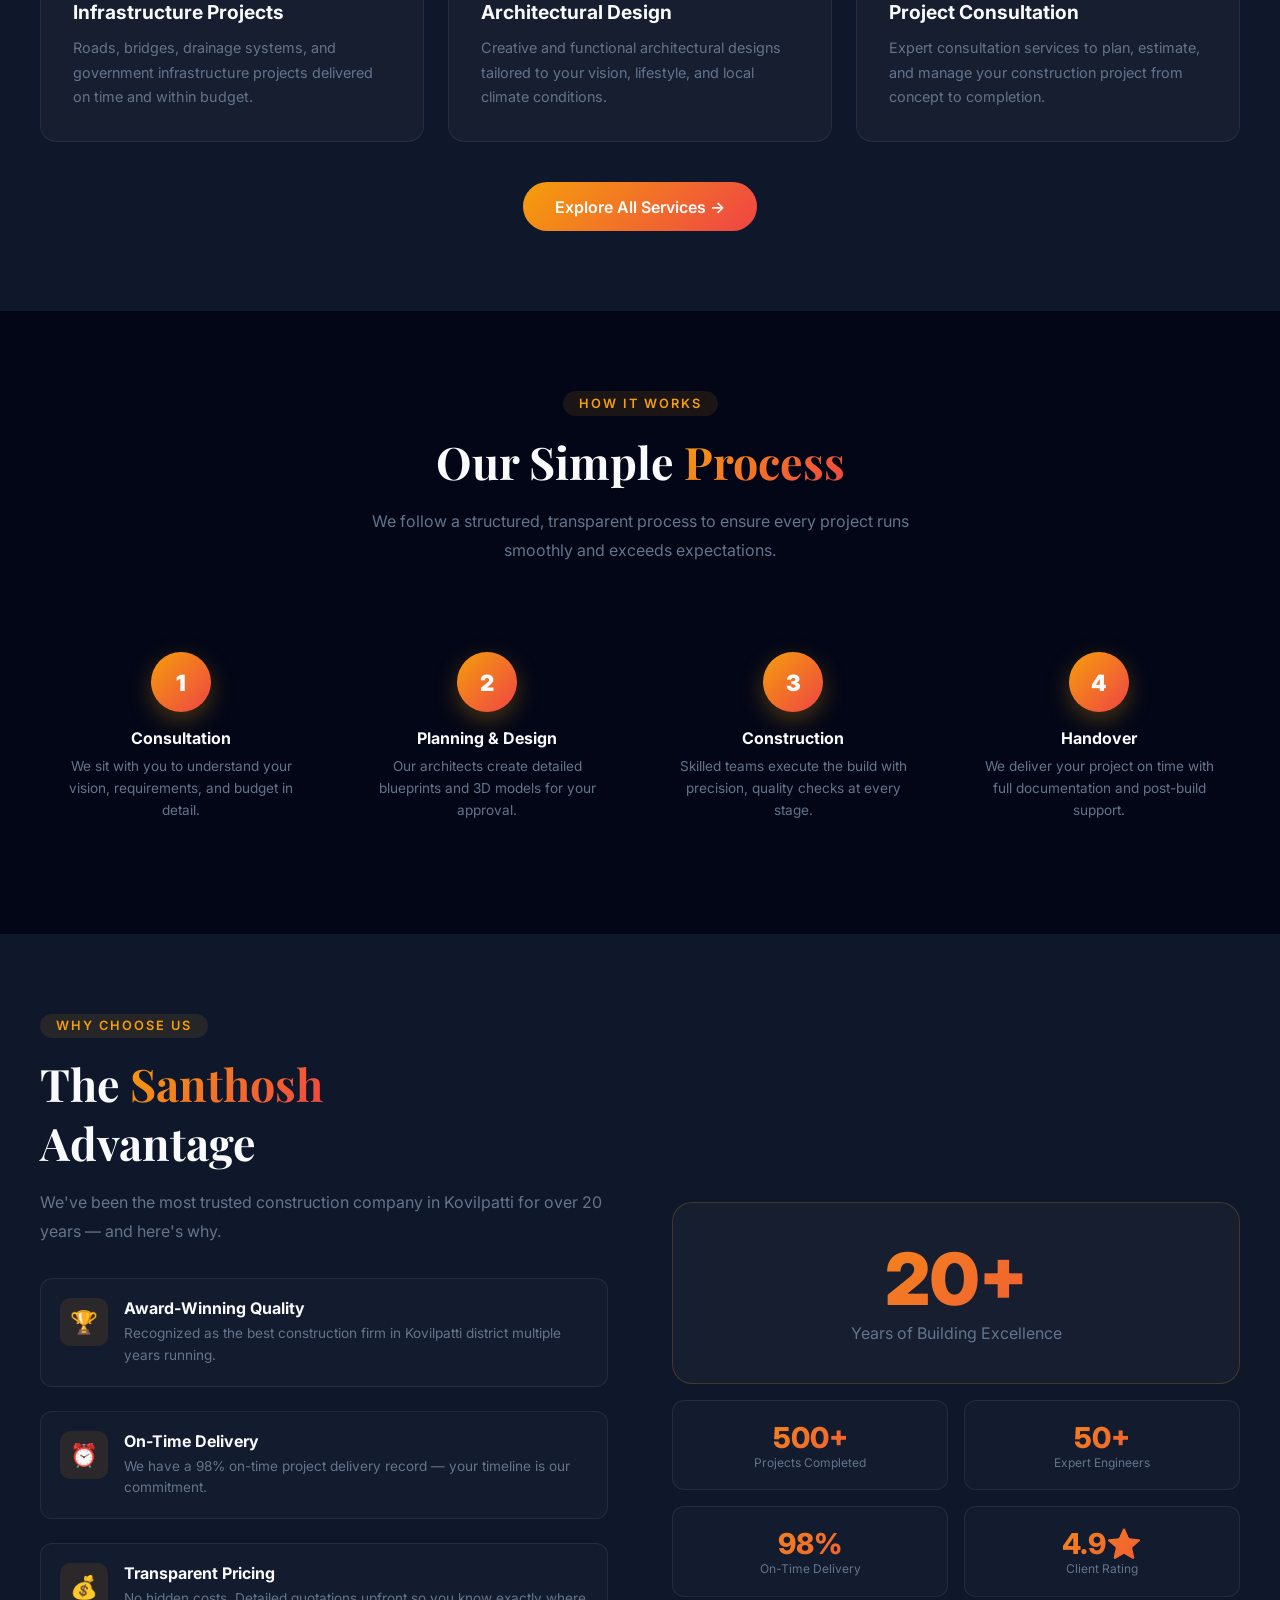
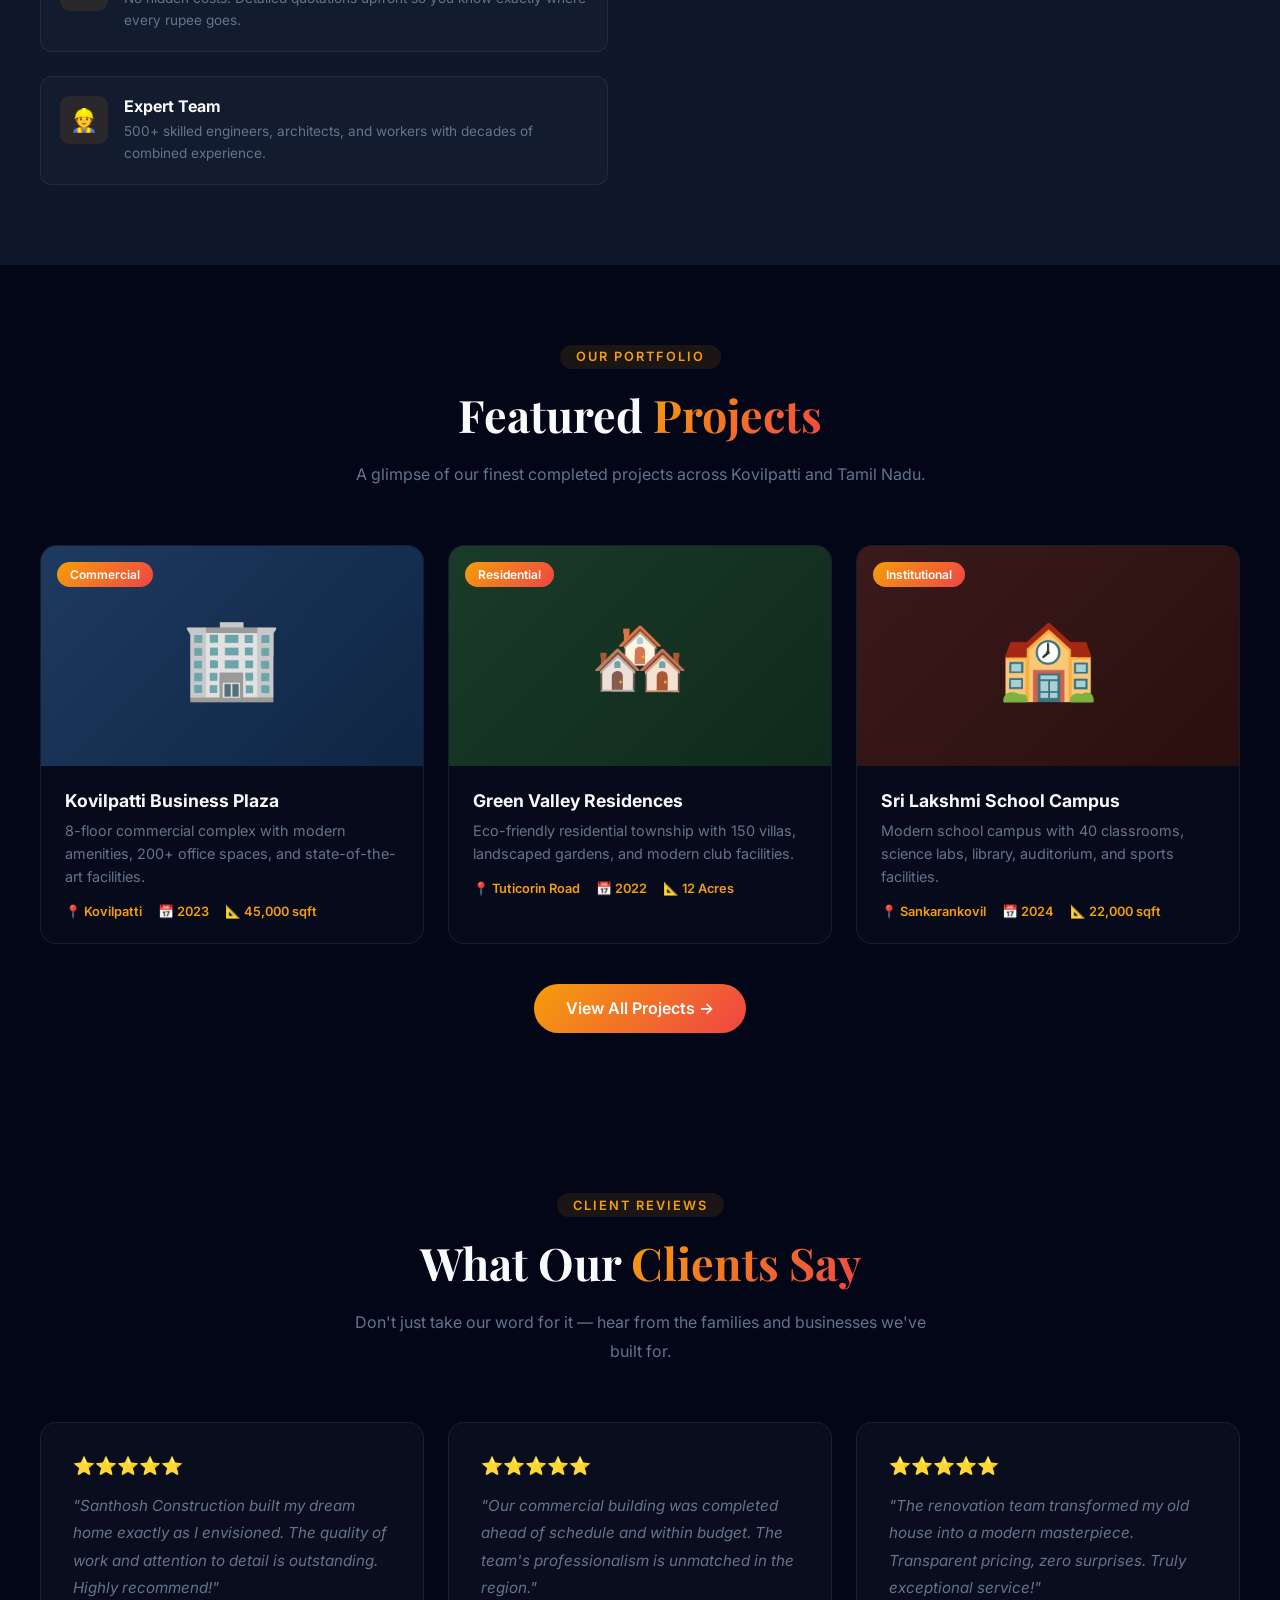
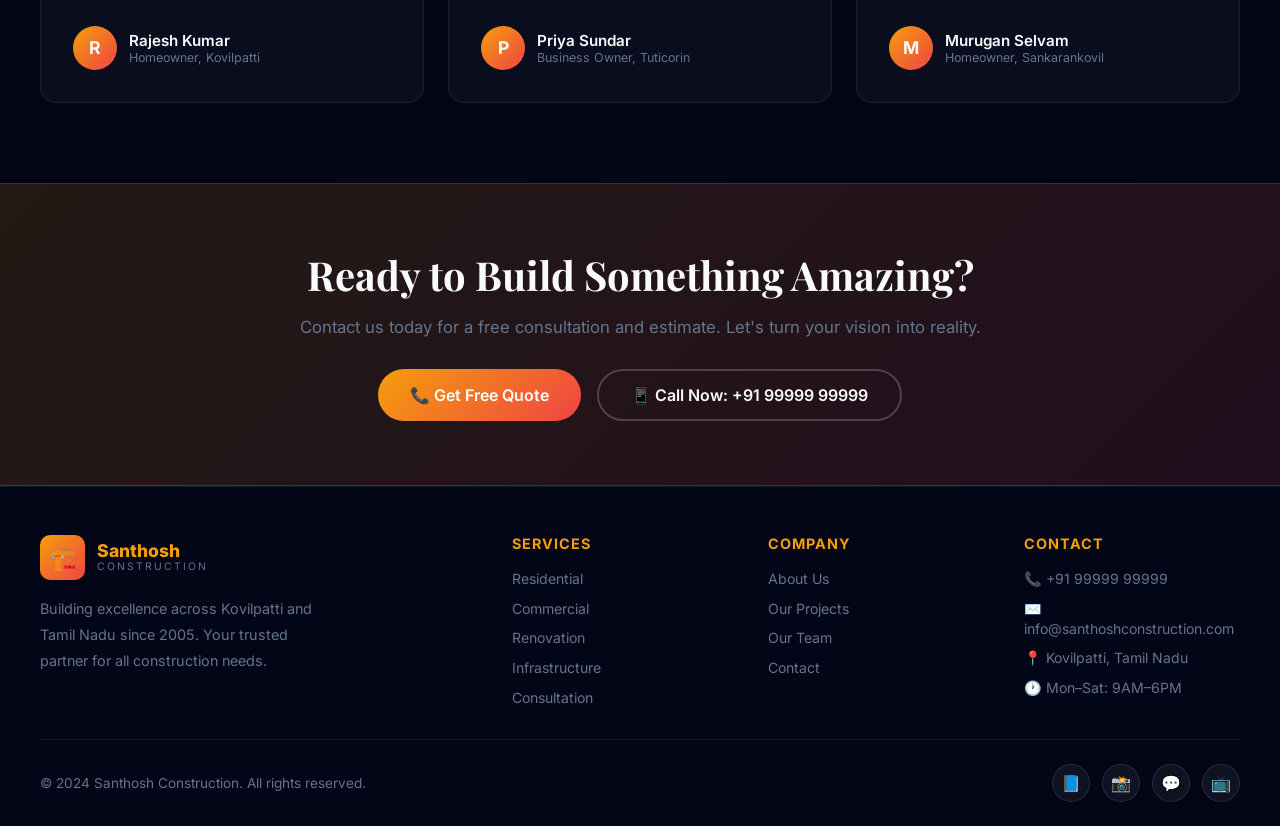
==== commit 974d1901: "Rebrand to Santhosh Construction" ====
--- a/index.html
+++ b/index.html
@@ -3,8 +3,8 @@
 <head>
   <meta charset="UTF-8"/>
   <meta name="viewport" content="width=device-width, initial-scale=1.0"/>
-  <meta name="description" content="Kovilpatti Construction – Premium building and construction services in Kovilpatti. Residential, commercial, renovation, and infrastructure projects."/>
-  <title>Kovilpatti Construction | Building Dreams Into Reality</title>
+  <meta name="description" content="Santhosh Construction – Premium building and construction services in Kovilpatti. Residential, commercial, renovation, and infrastructure projects."/>
+  <title>Santhosh Construction | Building Dreams Into Reality</title>
   <link rel="stylesheet" href="style.css"/>
 </head>
 <body>
@@ -14,7 +14,7 @@
   <a href="index.html" class="nav-logo">
     <div class="logo-icon">🏗️</div>
     <div class="logo-text">
-      <span>Kovilpatti</span>
+      <span>Santhosh</span>
       <span>Construction</span>
     </div>
   </a>
@@ -52,7 +52,7 @@
         Reality
       </h1>
       <p class="hero-desc">
-        Kovilpatti Construction delivers world-class residential, commercial, and infrastructure projects with unmatched quality, precision, and timely delivery across Tamil Nadu.
+        Santhosh Construction delivers world-class residential, commercial, and infrastructure projects with unmatched quality, precision, and timely delivery across Tamil Nadu.
       </p>
       <div class="hero-buttons">
         <a href="contact.html" class="btn-primary">🏗️ Start Your Project</a>
@@ -75,7 +75,7 @@
     </div>
     <div class="hero-image-section">
       <div class="hero-img-card">
-        <img src="hero-building.jpg" alt="Modern construction building by Kovilpatti Construction" onerror="this.parentElement.style.background='linear-gradient(135deg,#1e293b,#0f172a)'; this.style.display='none'"/>
+        <img src="hero-building.jpg" alt="Modern construction building by Santhosh Construction" onerror="this.parentElement.style.background='linear-gradient(135deg,#1e293b,#0f172a)'; this.style.display='none'"/>
         <div class="hero-img-overlay"></div>
         <div class="hero-float-badge">
           <p>🏆 Award Winning</p>
@@ -171,7 +171,7 @@
     <div class="whyus-grid">
       <div>
         <div class="section-tag">Why Choose Us</div>
-        <h2 class="section-title" style="text-align:left;">The <span class="highlight">Kovilpatti</span><br/>Advantage</h2>
+        <h2 class="section-title" style="text-align:left;">The <span class="highlight">Santhosh</span><br/>Advantage</h2>
         <p class="section-desc" style="text-align:left; margin:0 0 2rem;">We've been the most trusted construction company in Kovilpatti for over 20 years — and here's why.</p>
         <div class="whyus-list">
           <div class="whyus-item">
@@ -304,7 +304,7 @@
     <div class="testimonials-grid">
       <div class="testimonial-card">
         <div class="stars">⭐⭐⭐⭐⭐</div>
-        <p>"Kovilpatti Construction built my dream home exactly as I envisioned. The quality of work and attention to detail is outstanding. Highly recommend!"</p>
+        <p>"Santhosh Construction built my dream home exactly as I envisioned. The quality of work and attention to detail is outstanding. Highly recommend!"</p>
         <div class="reviewer">
           <div class="reviewer-avatar">R</div>
           <div>
@@ -362,7 +362,7 @@
       <a href="index.html" class="nav-logo" style="text-decoration:none;">
         <div class="logo-icon">🏗️</div>
         <div class="logo-text">
-          <span>Kovilpatti</span>
+          <span>Santhosh</span>
           <span>Construction</span>
         </div>
       </a>
@@ -391,14 +391,14 @@
       <h4>Contact</h4>
       <ul>
         <li><a href="tel:+919999999999">📞 +91 99999 99999</a></li>
-        <li><a href="mailto:info@kovilpatticonstruction.com">✉️ info@kovilpatticonstruction.com</a></li>
+        <li><a href="mailto:info@santhoshconstruction.com">✉️ info@santhoshconstruction.com</a></li>
         <li><a href="#">📍 Kovilpatti, Tamil Nadu</a></li>
         <li><a href="#">🕐 Mon–Sat: 9AM–6PM</a></li>
       </ul>
     </div>
   </div>
   <div class="footer-bottom">
-    <p>© 2024 Kovilpatti Construction. All rights reserved.</p>
+    <p>© 2024 Santhosh Construction. All rights reserved.</p>
     <div class="social-links">
       <a href="#" class="social-link" title="Facebook">📘</a>
       <a href="#" class="social-link" title="Instagram">📸</a>
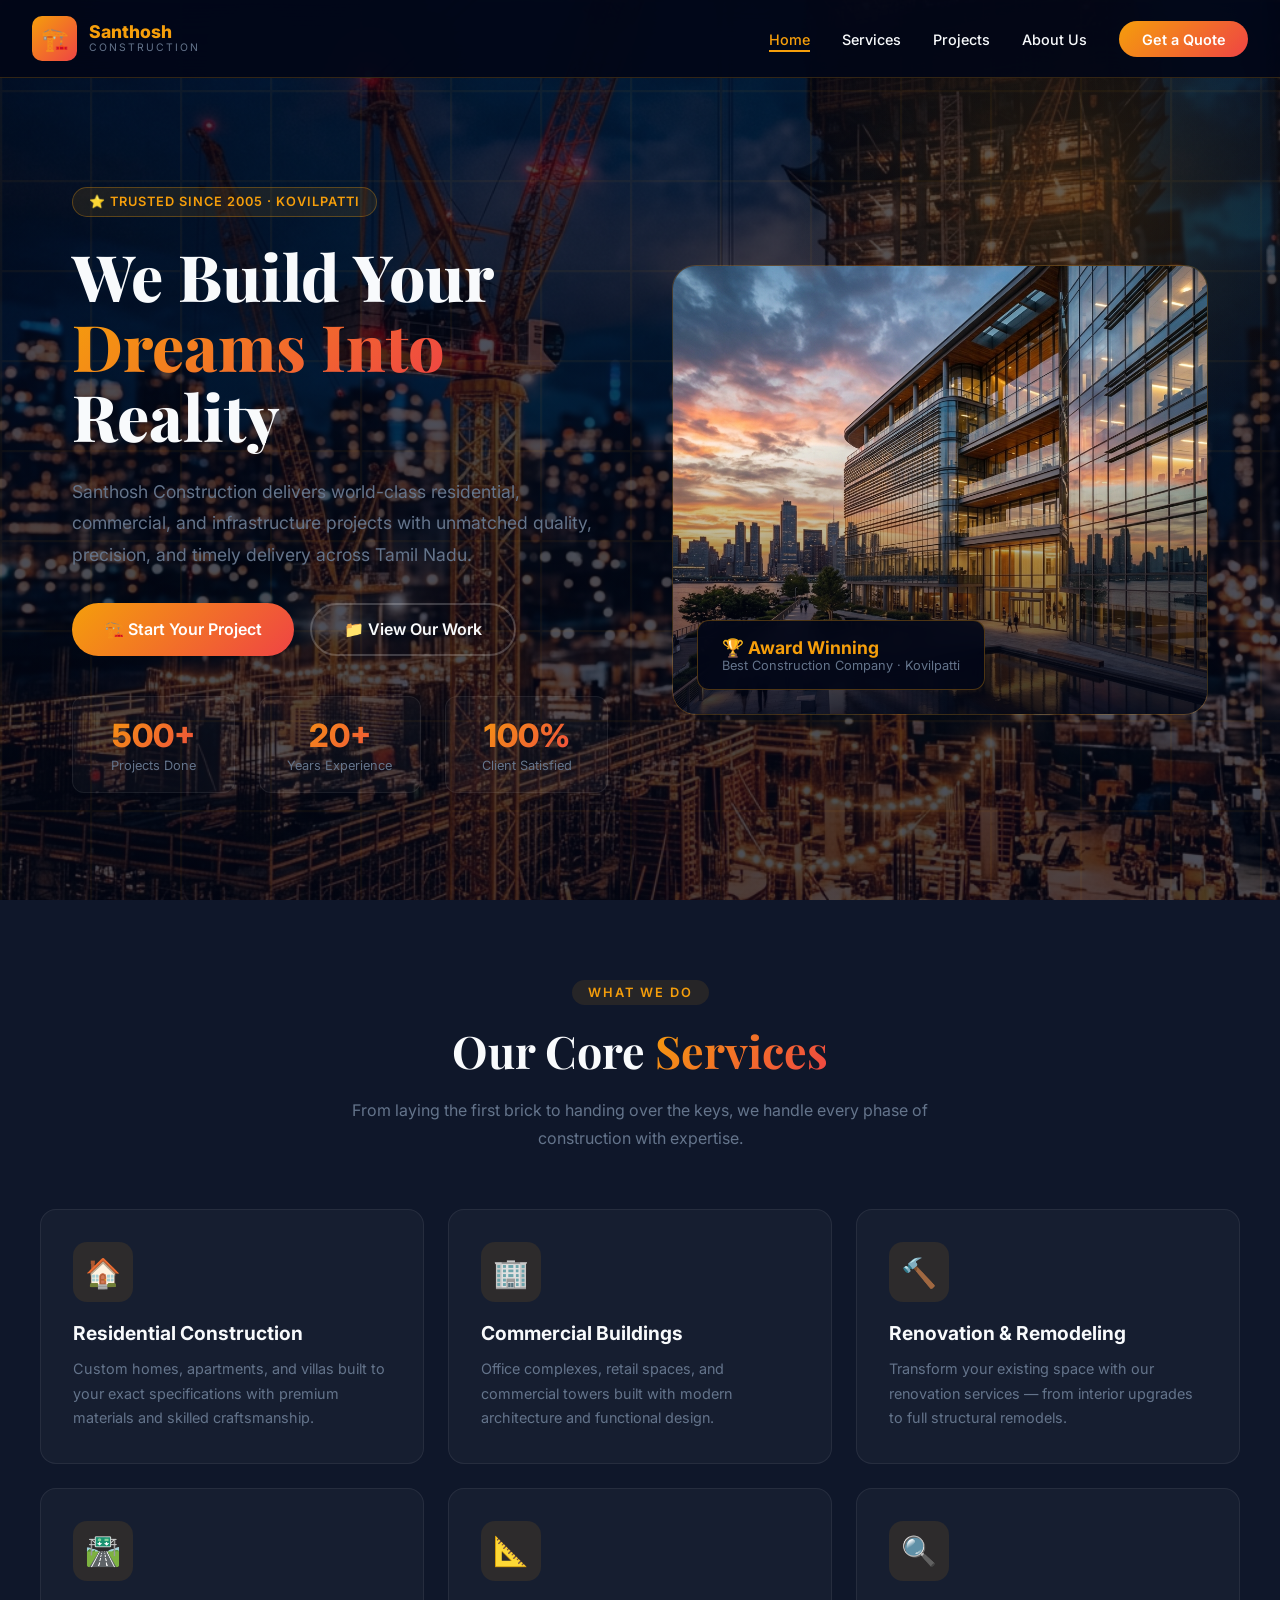
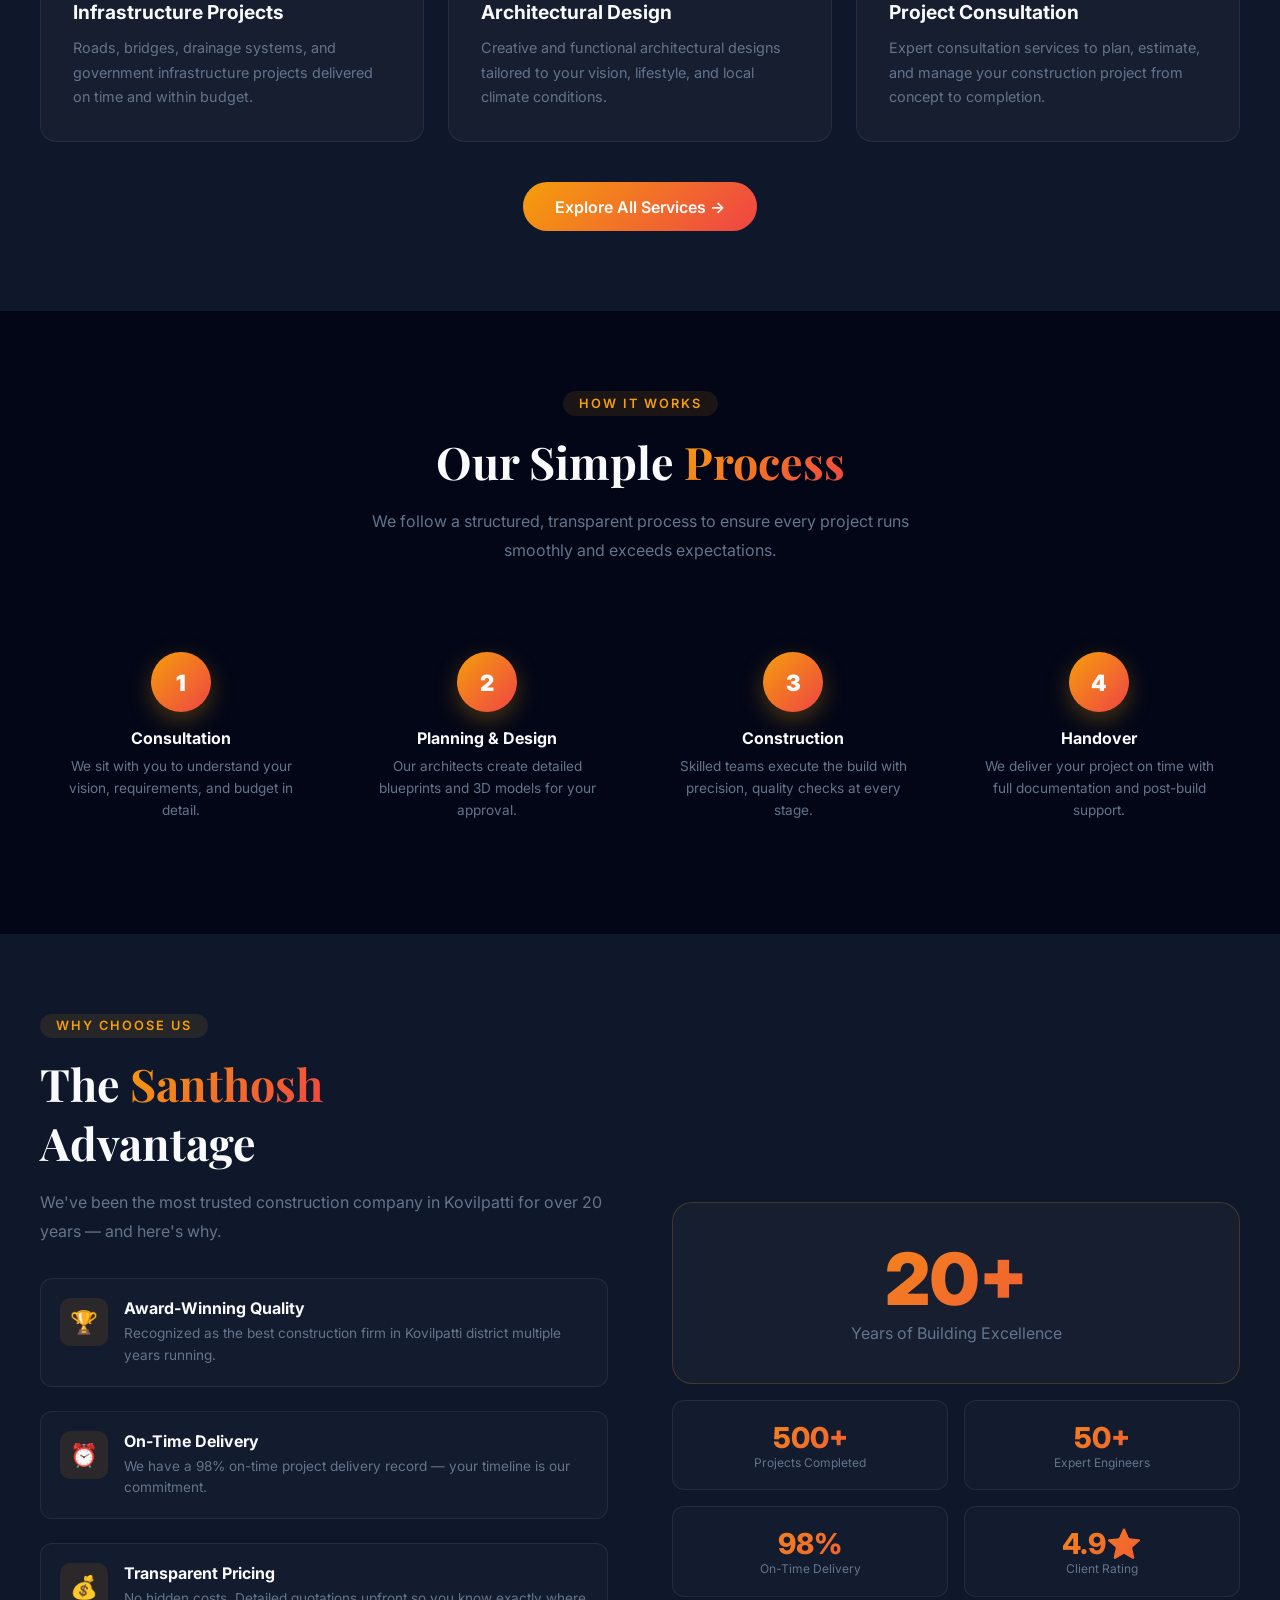
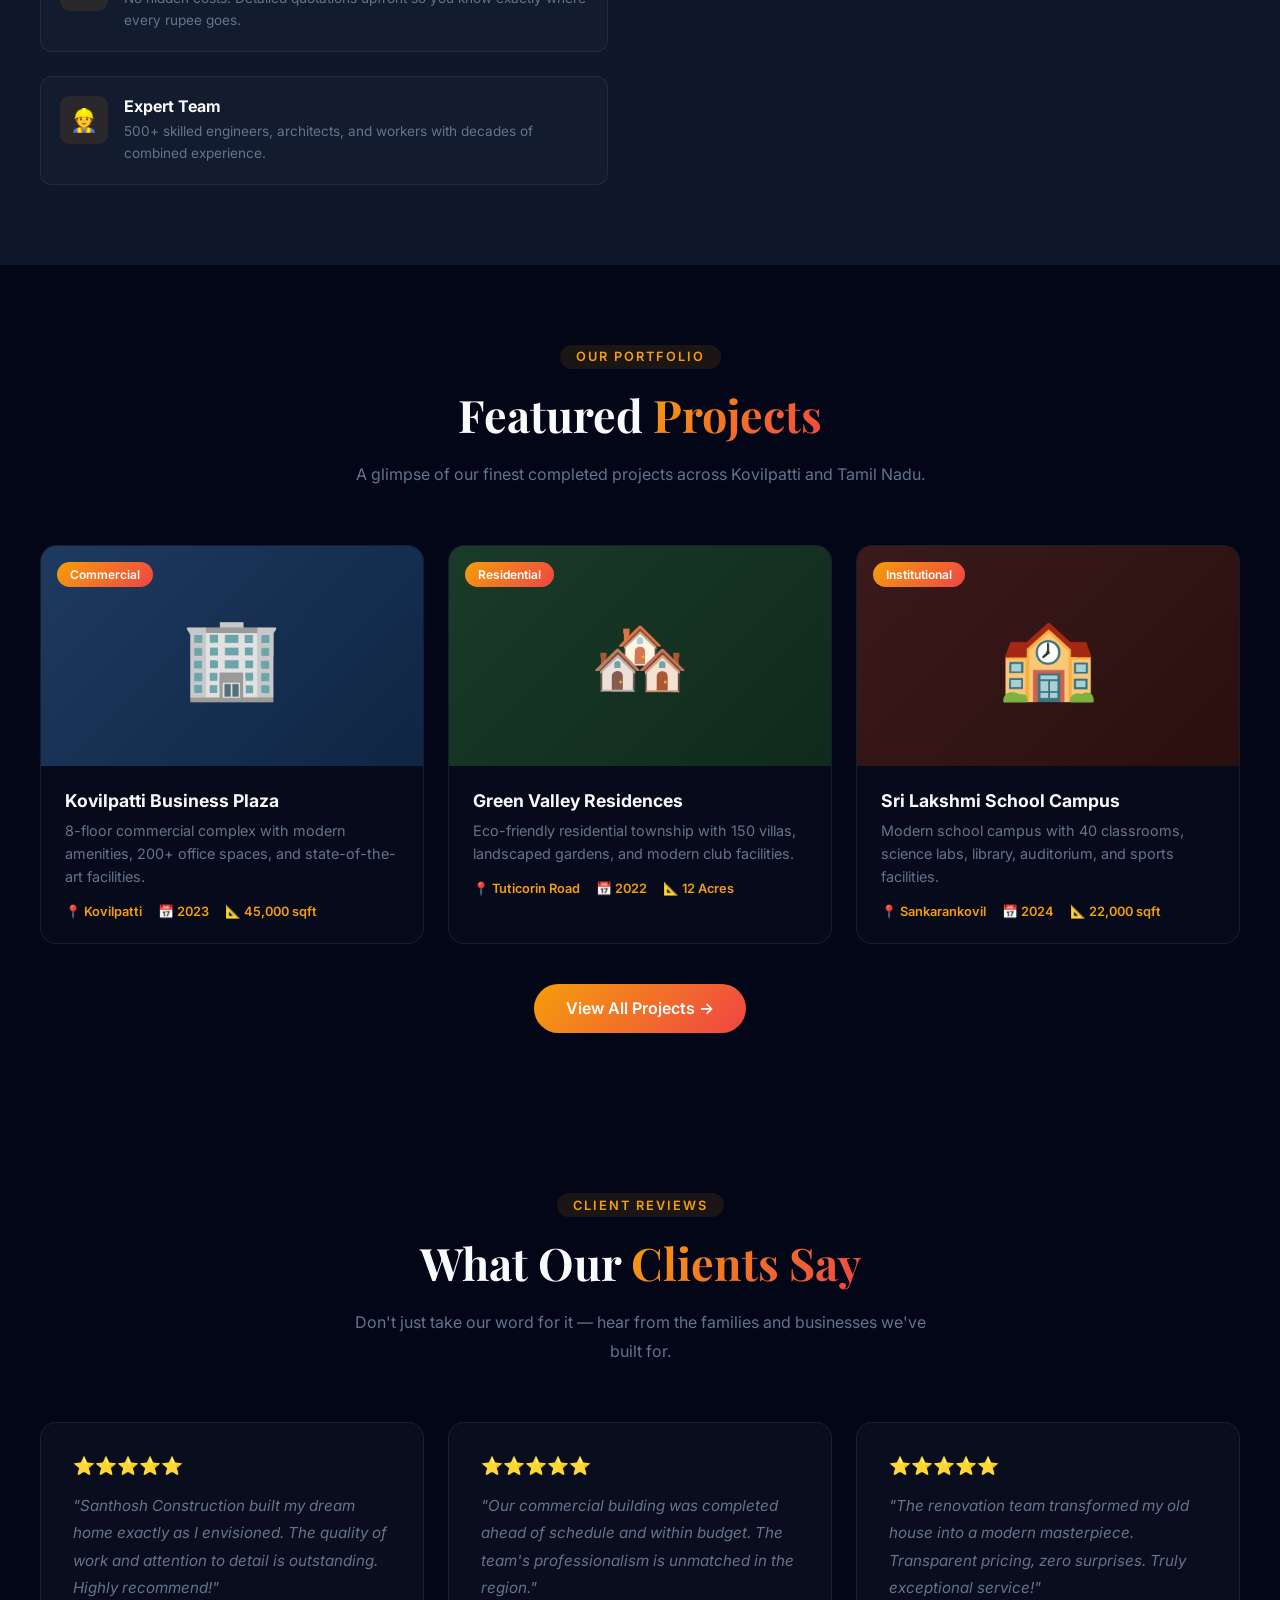
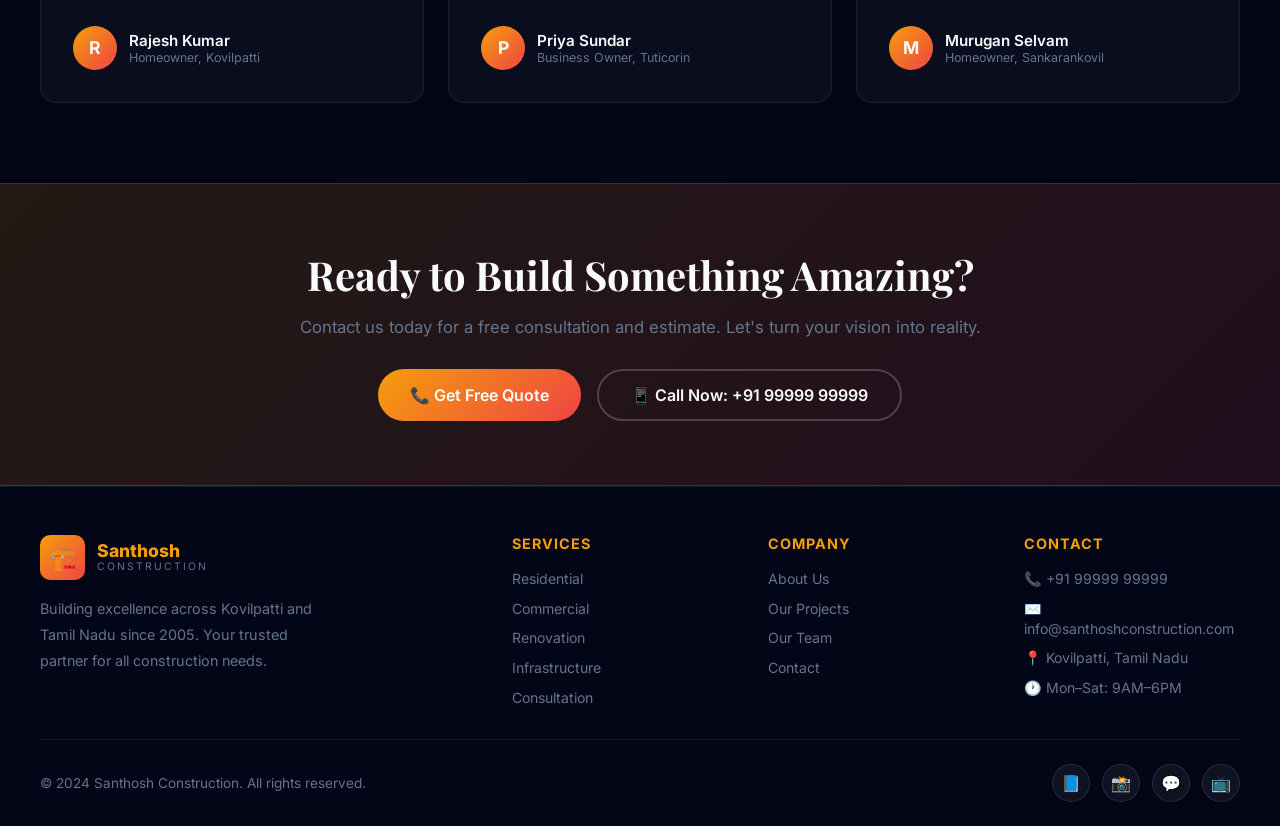
==== commit 31d45301: "Add premium hero images and background" ====
--- a/index.html
+++ b/index.html
@@ -75,7 +75,7 @@
     </div>
     <div class="hero-image-section">
       <div class="hero-img-card">
-        <img src="hero-building.jpg" alt="Modern construction building by Santhosh Construction" onerror="this.parentElement.style.background='linear-gradient(135deg,#1e293b,#0f172a)'; this.style.display='none'"/>
+        <img src="hero-building.png" alt="Modern construction building by Santhosh Construction"/>
         <div class="hero-img-overlay"></div>
         <div class="hero-float-badge">
           <p>🏆 Award Winning</p>
--- a/style.css
+++ b/style.css
@@ -172,7 +172,9 @@
 .hero-bg {
   position: absolute;
   inset: 0;
-  background: linear-gradient(135deg, #020617 0%, #0f172a 50%, #1e293b 100%);
+  background: linear-gradient(rgba(2, 6, 23, 0.7), rgba(2, 6, 23, 0.7)), url('hero-bg.png');
+  background-size: cover;
+  background-position: center;
 }
 
 .hero-bg::before {
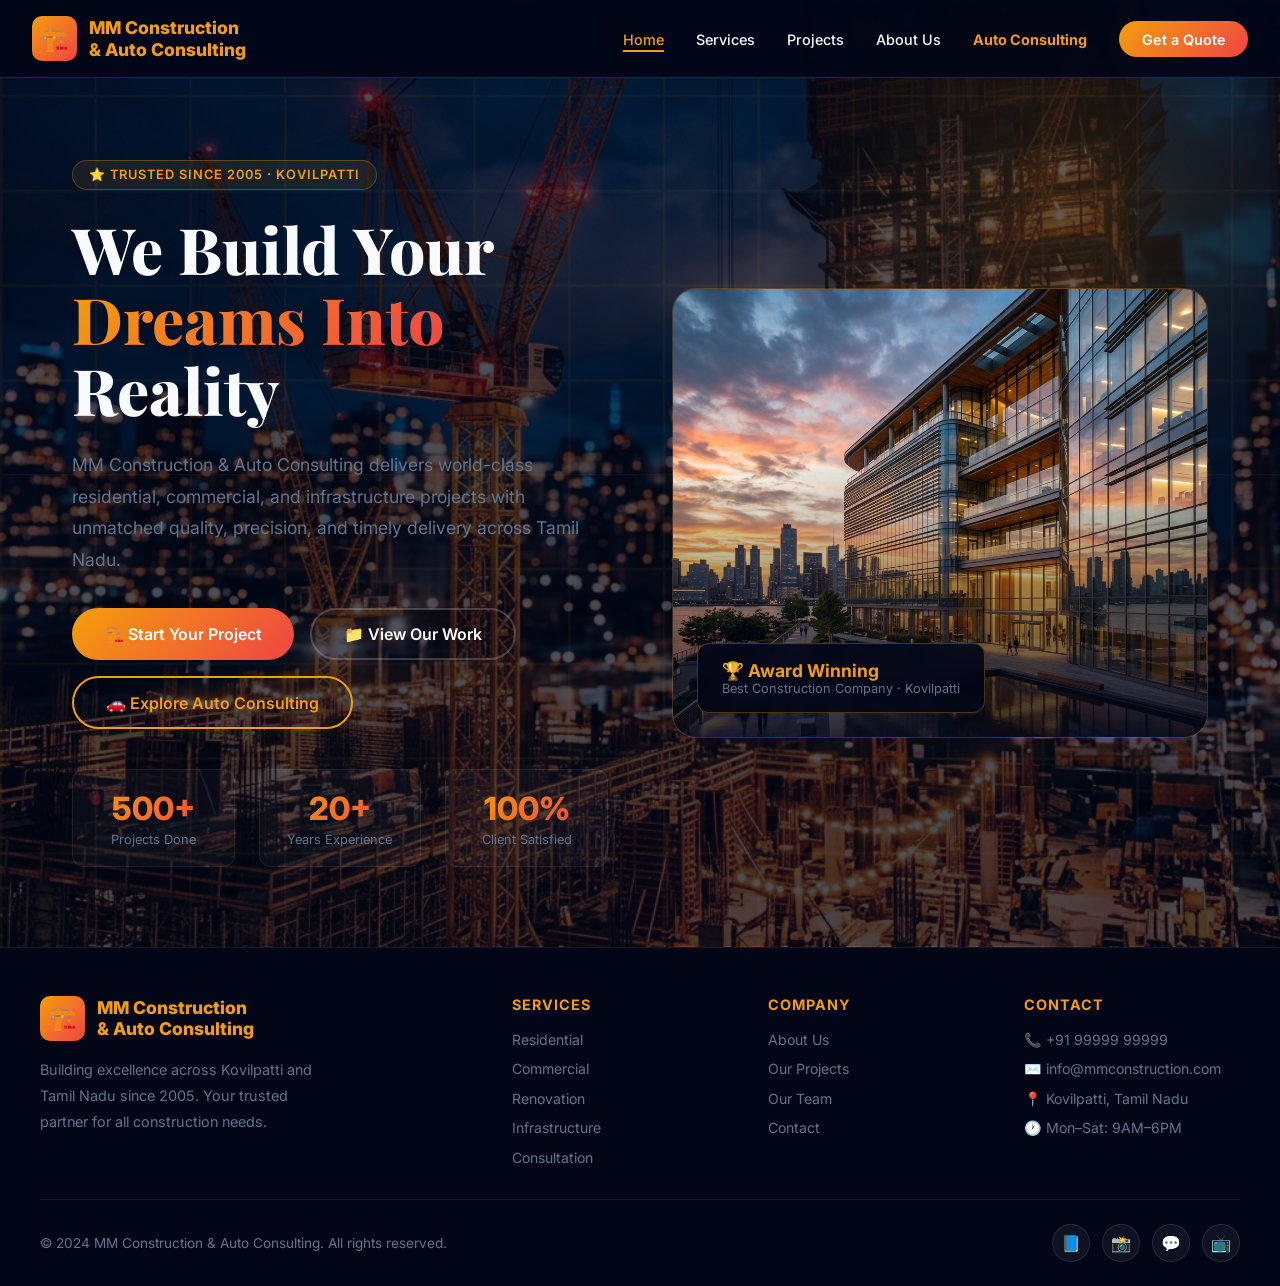
==== commit 87aca2b1: "Add Elite Auto Consulting page and style updates" ====
--- a/index.html
+++ b/index.html
@@ -3,8 +3,8 @@
 <head>
   <meta charset="UTF-8"/>
   <meta name="viewport" content="width=device-width, initial-scale=1.0"/>
-  <meta name="description" content="Santhosh Construction – Premium building and construction services in Kovilpatti. Residential, commercial, renovation, and infrastructure projects."/>
-  <title>Santhosh Construction | Building Dreams Into Reality</title>
+  <meta name="description" content="MM Construction & Auto Consulting – Premium building and construction services in Kovilpatti. Residential, commercial, renovation, and infrastructure projects."/>
+  <title>MM Construction & Auto Consulting | Building Dreams Into Reality</title>
   <link rel="stylesheet" href="style.css"/>
 </head>
 <body>
@@ -13,9 +13,9 @@
 <nav id="navbar">
   <a href="index.html" class="nav-logo">
     <div class="logo-icon">🏗️</div>
-    <div class="logo-text">
-      <span>Santhosh</span>
-      <span>Construction</span>
+    <div class="logo-text" style="font-size: 0.85rem;">
+      <span>MM Construction</span>
+      <span>& Auto Consulting</span>
     </div>
   </a>
   <ul class="nav-links">
@@ -23,6 +23,7 @@
     <li><a href="services.html">Services</a></li>
     <li><a href="projects.html">Projects</a></li>
     <li><a href="about.html">About Us</a></li>
+    <li><a href="auto-consulting.html" style="color: var(--primary); font-weight: 700;">Auto Consulting</a></li>
     <li><a href="contact.html" class="nav-cta">Get a Quote</a></li>
   </ul>
   <button class="hamburger" id="hamburger" aria-label="Menu">
@@ -52,11 +53,12 @@
         Reality
       </h1>
       <p class="hero-desc">
-        Santhosh Construction delivers world-class residential, commercial, and infrastructure projects with unmatched quality, precision, and timely delivery across Tamil Nadu.
+        MM Construction & Auto Consulting delivers world-class residential, commercial, and infrastructure projects with unmatched quality, precision, and timely delivery across Tamil Nadu.
       </p>
       <div class="hero-buttons">
         <a href="contact.html" class="btn-primary">🏗️ Start Your Project</a>
         <a href="projects.html" class="btn-outline">📁 View Our Work</a>
+        <a href="auto-consulting.html" class="btn-outline" style="border-color: var(--primary); color: var(--primary);">🚗 Explore Auto Consulting</a>
       </div>
       <div class="hero-stats">
         <div class="stat-card">
@@ -75,7 +77,7 @@
     </div>
     <div class="hero-image-section">
       <div class="hero-img-card">
-        <img src="hero-building.png" alt="Modern construction building by Santhosh Construction"/>
+        <img src="hero-building.png" alt="Modern construction building by MM Construction & Auto Consulting"/>
         <div class="hero-img-overlay"></div>
         <div class="hero-float-badge">
           <p>🏆 Award Winning</p>
@@ -86,274 +88,10 @@
   </div>
 </section>
 
-<!-- SERVICES OVERVIEW -->
-<section class="services-section">
-  <div class="container">
-    <div class="section-header">
-      <div class="section-tag">What We Do</div>
-      <h2 class="section-title">Our Core <span class="highlight">Services</span></h2>
-      <p class="section-desc">From laying the first brick to handing over the keys, we handle every phase of construction with expertise.</p>
-    </div>
-    <div class="services-grid">
-      <div class="service-card">
-        <div class="service-icon">🏠</div>
-        <h3>Residential Construction</h3>
-        <p>Custom homes, apartments, and villas built to your exact specifications with premium materials and skilled craftsmanship.</p>
-      </div>
-      <div class="service-card">
-        <div class="service-icon">🏢</div>
-        <h3>Commercial Buildings</h3>
-        <p>Office complexes, retail spaces, and commercial towers built with modern architecture and functional design.</p>
-      </div>
-      <div class="service-card">
-        <div class="service-icon">🔨</div>
-        <h3>Renovation & Remodeling</h3>
-        <p>Transform your existing space with our renovation services — from interior upgrades to full structural remodels.</p>
-      </div>
-      <div class="service-card">
-        <div class="service-icon">🛣️</div>
-        <h3>Infrastructure Projects</h3>
-        <p>Roads, bridges, drainage systems, and government infrastructure projects delivered on time and within budget.</p>
-      </div>
-      <div class="service-card">
-        <div class="service-icon">📐</div>
-        <h3>Architectural Design</h3>
-        <p>Creative and functional architectural designs tailored to your vision, lifestyle, and local climate conditions.</p>
-      </div>
-      <div class="service-card">
-        <div class="service-icon">🔍</div>
-        <h3>Project Consultation</h3>
-        <p>Expert consultation services to plan, estimate, and manage your construction project from concept to completion.</p>
-      </div>
-    </div>
-    <div style="text-align:center; margin-top:2.5rem;">
-      <a href="services.html" class="btn-primary">Explore All Services →</a>
-    </div>
-  </div>
-</section>
 
-<!-- PROCESS -->
-<section class="process-section">
-  <div class="container">
-    <div class="section-header">
-      <div class="section-tag">How It Works</div>
-      <h2 class="section-title">Our Simple <span class="highlight">Process</span></h2>
-      <p class="section-desc">We follow a structured, transparent process to ensure every project runs smoothly and exceeds expectations.</p>
-    </div>
-    <div class="process-steps">
-      <div class="process-step">
-        <div class="step-number">1</div>
-        <h3>Consultation</h3>
-        <p>We sit with you to understand your vision, requirements, and budget in detail.</p>
-      </div>
-      <div class="process-step">
-        <div class="step-number">2</div>
-        <h3>Planning & Design</h3>
-        <p>Our architects create detailed blueprints and 3D models for your approval.</p>
-      </div>
-      <div class="process-step">
-        <div class="step-number">3</div>
-        <h3>Construction</h3>
-        <p>Skilled teams execute the build with precision, quality checks at every stage.</p>
-      </div>
-      <div class="process-step">
-        <div class="step-number">4</div>
-        <h3>Handover</h3>
-        <p>We deliver your project on time with full documentation and post-build support.</p>
-      </div>
-    </div>
-  </div>
-</section>
 
-<!-- WHY US -->
-<section class="whyus-section">
-  <div class="container">
-    <div class="whyus-grid">
-      <div>
-        <div class="section-tag">Why Choose Us</div>
-        <h2 class="section-title" style="text-align:left;">The <span class="highlight">Santhosh</span><br/>Advantage</h2>
-        <p class="section-desc" style="text-align:left; margin:0 0 2rem;">We've been the most trusted construction company in Kovilpatti for over 20 years — and here's why.</p>
-        <div class="whyus-list">
-          <div class="whyus-item">
-            <div class="whyus-icon">🏆</div>
-            <div>
-              <h4>Award-Winning Quality</h4>
-              <p>Recognized as the best construction firm in Kovilpatti district multiple years running.</p>
-            </div>
-          </div>
-          <div class="whyus-item">
-            <div class="whyus-icon">⏰</div>
-            <div>
-              <h4>On-Time Delivery</h4>
-              <p>We have a 98% on-time project delivery record — your timeline is our commitment.</p>
-            </div>
-          </div>
-          <div class="whyus-item">
-            <div class="whyus-icon">💰</div>
-            <div>
-              <h4>Transparent Pricing</h4>
-              <p>No hidden costs. Detailed quotations upfront so you know exactly where every rupee goes.</p>
-            </div>
-          </div>
-          <div class="whyus-item">
-            <div class="whyus-icon">👷</div>
-            <div>
-              <h4>Expert Team</h4>
-              <p>500+ skilled engineers, architects, and workers with decades of combined experience.</p>
-            </div>
-          </div>
-        </div>
-      </div>
-      <div class="whyus-visual">
-        <div class="big-stat-card">
-          <div class="big-num">20+</div>
-          <div class="big-label">Years of Building Excellence</div>
-        </div>
-        <div class="mini-stats">
-          <div class="mini-stat">
-            <div class="num">500+</div>
-            <div class="lbl">Projects Completed</div>
-          </div>
-          <div class="mini-stat">
-            <div class="num">50+</div>
-            <div class="lbl">Expert Engineers</div>
-          </div>
-          <div class="mini-stat">
-            <div class="num">98%</div>
-            <div class="lbl">On-Time Delivery</div>
-          </div>
-          <div class="mini-stat">
-            <div class="num">4.9⭐</div>
-            <div class="lbl">Client Rating</div>
-          </div>
-        </div>
-      </div>
-    </div>
-  </div>
-</section>
 
-<!-- FEATURED PROJECTS -->
-<section class="projects-section">
-  <div class="container">
-    <div class="section-header">
-      <div class="section-tag">Our Portfolio</div>
-      <h2 class="section-title">Featured <span class="highlight">Projects</span></h2>
-      <p class="section-desc">A glimpse of our finest completed projects across Kovilpatti and Tamil Nadu.</p>
-    </div>
-    <div class="projects-grid">
-      <div class="project-card">
-        <div class="project-img" style="background: linear-gradient(135deg, #1e3a5f, #0f2544);">
-          <div style="width:100%;height:100%;display:flex;align-items:center;justify-content:center;font-size:5rem;">🏢</div>
-          <span class="project-tag">Commercial</span>
-        </div>
-        <div class="project-body">
-          <h3>Kovilpatti Business Plaza</h3>
-          <p>8-floor commercial complex with modern amenities, 200+ office spaces, and state-of-the-art facilities.</p>
-          <div class="project-meta">
-            <span>📍 Kovilpatti</span>
-            <span>📅 2023</span>
-            <span>📐 45,000 sqft</span>
-          </div>
-        </div>
-      </div>
-      <div class="project-card">
-        <div class="project-img" style="background: linear-gradient(135deg, #1a3a2a, #0f2a1a);">
-          <div style="width:100%;height:100%;display:flex;align-items:center;justify-content:center;font-size:5rem;">🏘️</div>
-          <span class="project-tag">Residential</span>
-        </div>
-        <div class="project-body">
-          <h3>Green Valley Residences</h3>
-          <p>Eco-friendly residential township with 150 villas, landscaped gardens, and modern club facilities.</p>
-          <div class="project-meta">
-            <span>📍 Tuticorin Road</span>
-            <span>📅 2022</span>
-            <span>📐 12 Acres</span>
-          </div>
-        </div>
-      </div>
-      <div class="project-card">
-        <div class="project-img" style="background: linear-gradient(135deg, #3a1a1a, #2a0f0f);">
-          <div style="width:100%;height:100%;display:flex;align-items:center;justify-content:center;font-size:5rem;">🏫</div>
-          <span class="project-tag">Institutional</span>
-        </div>
-        <div class="project-body">
-          <h3>Sri Lakshmi School Campus</h3>
-          <p>Modern school campus with 40 classrooms, science labs, library, auditorium, and sports facilities.</p>
-          <div class="project-meta">
-            <span>📍 Sankarankovil</span>
-            <span>📅 2024</span>
-            <span>📐 22,000 sqft</span>
-          </div>
-        </div>
-      </div>
-    </div>
-    <div style="text-align:center; margin-top:2.5rem;">
-      <a href="projects.html" class="btn-primary">View All Projects →</a>
-    </div>
-  </div>
-</section>
 
-<!-- TESTIMONIALS -->
-<section class="testimonials-section">
-  <div class="container">
-    <div class="section-header">
-      <div class="section-tag">Client Reviews</div>
-      <h2 class="section-title">What Our <span class="highlight">Clients Say</span></h2>
-      <p class="section-desc">Don't just take our word for it — hear from the families and businesses we've built for.</p>
-    </div>
-    <div class="testimonials-grid">
-      <div class="testimonial-card">
-        <div class="stars">⭐⭐⭐⭐⭐</div>
-        <p>"Santhosh Construction built my dream home exactly as I envisioned. The quality of work and attention to detail is outstanding. Highly recommend!"</p>
-        <div class="reviewer">
-          <div class="reviewer-avatar">R</div>
-          <div>
-            <div class="reviewer-name">Rajesh Kumar</div>
-            <div class="reviewer-role">Homeowner, Kovilpatti</div>
-          </div>
-        </div>
-      </div>
-      <div class="testimonial-card">
-        <div class="stars">⭐⭐⭐⭐⭐</div>
-        <p>"Our commercial building was completed ahead of schedule and within budget. The team's professionalism is unmatched in the region."</p>
-        <div class="reviewer">
-          <div class="reviewer-avatar">P</div>
-          <div>
-            <div class="reviewer-name">Priya Sundar</div>
-            <div class="reviewer-role">Business Owner, Tuticorin</div>
-          </div>
-        </div>
-      </div>
-      <div class="testimonial-card">
-        <div class="stars">⭐⭐⭐⭐⭐</div>
-        <p>"The renovation team transformed my old house into a modern masterpiece. Transparent pricing, zero surprises. Truly exceptional service!"</p>
-        <div class="reviewer">
-          <div class="reviewer-avatar">M</div>
-          <div>
-            <div class="reviewer-name">Murugan Selvam</div>
-            <div class="reviewer-role">Homeowner, Sankarankovil</div>
-          </div>
-        </div>
-      </div>
-    </div>
-  </div>
-</section>
-
-<!-- CTA BANNER -->
-<section style="background: linear-gradient(135deg, #f59e0b22, #ef444422); border-top: 1px solid rgba(245,158,11,0.2); border-bottom: 1px solid rgba(245,158,11,0.2); padding: 4rem 2rem; text-align:center;">
-  <div class="container">
-    <h2 style="font-family:'Playfair Display',serif; font-size:clamp(1.8rem,4vw,2.5rem); margin-bottom:1rem;">
-      Ready to Build Something <span class="highlight">Amazing?</span>
-    </h2>
-    <p style="color:var(--gray); margin-bottom:2rem; font-size:1.05rem;">
-      Contact us today for a free consultation and estimate. Let's turn your vision into reality.
-    </p>
-    <div style="display:flex; gap:1rem; justify-content:center; flex-wrap:wrap;">
-      <a href="contact.html" class="btn-primary">📞 Get Free Quote</a>
-      <a href="tel:+919999999999" class="btn-outline">📱 Call Now: +91 99999 99999</a>
-    </div>
-  </div>
-</section>
 
 <!-- FOOTER -->
 <footer>
@@ -361,9 +99,9 @@
     <div class="footer-brand">
       <a href="index.html" class="nav-logo" style="text-decoration:none;">
         <div class="logo-icon">🏗️</div>
-        <div class="logo-text">
-          <span>Santhosh</span>
-          <span>Construction</span>
+        <div class="logo-text" style="font-size: 0.85rem;">
+          <span>MM Construction</span>
+          <span>& Auto Consulting</span>
         </div>
       </a>
       <p>Building excellence across Kovilpatti and Tamil Nadu since 2005. Your trusted partner for all construction needs.</p>
@@ -391,14 +129,14 @@
       <h4>Contact</h4>
       <ul>
         <li><a href="tel:+919999999999">📞 +91 99999 99999</a></li>
-        <li><a href="mailto:info@santhoshconstruction.com">✉️ info@santhoshconstruction.com</a></li>
+        <li><a href="mailto:info@mmconstruction.com">✉️ info@mmconstruction.com</a></li>
         <li><a href="#">📍 Kovilpatti, Tamil Nadu</a></li>
         <li><a href="#">🕐 Mon–Sat: 9AM–6PM</a></li>
       </ul>
     </div>
   </div>
   <div class="footer-bottom">
-    <p>© 2024 Santhosh Construction. All rights reserved.</p>
+    <p>© 2024 MM Construction & Auto Consulting. All rights reserved.</p>
     <div class="social-links">
       <a href="#" class="social-link" title="Facebook">📘</a>
       <a href="#" class="social-link" title="Instagram">📸</a>
--- a/style.css
+++ b/style.css
@@ -72,19 +72,11 @@
   flex-direction: column;
 }
 
-.nav-logo .logo-text span:first-child {
+.nav-logo .logo-text span {
   font-size: 1.1rem;
   font-weight: 800;
   color: var(--primary);
-  line-height: 1;
-}
-
-.nav-logo .logo-text span:last-child {
-  font-size: 0.65rem;
-  font-weight: 400;
-  color: var(--gray);
-  letter-spacing: 2px;
-  text-transform: uppercase;
+  line-height: 1.2;
 }
 
 .nav-links {
